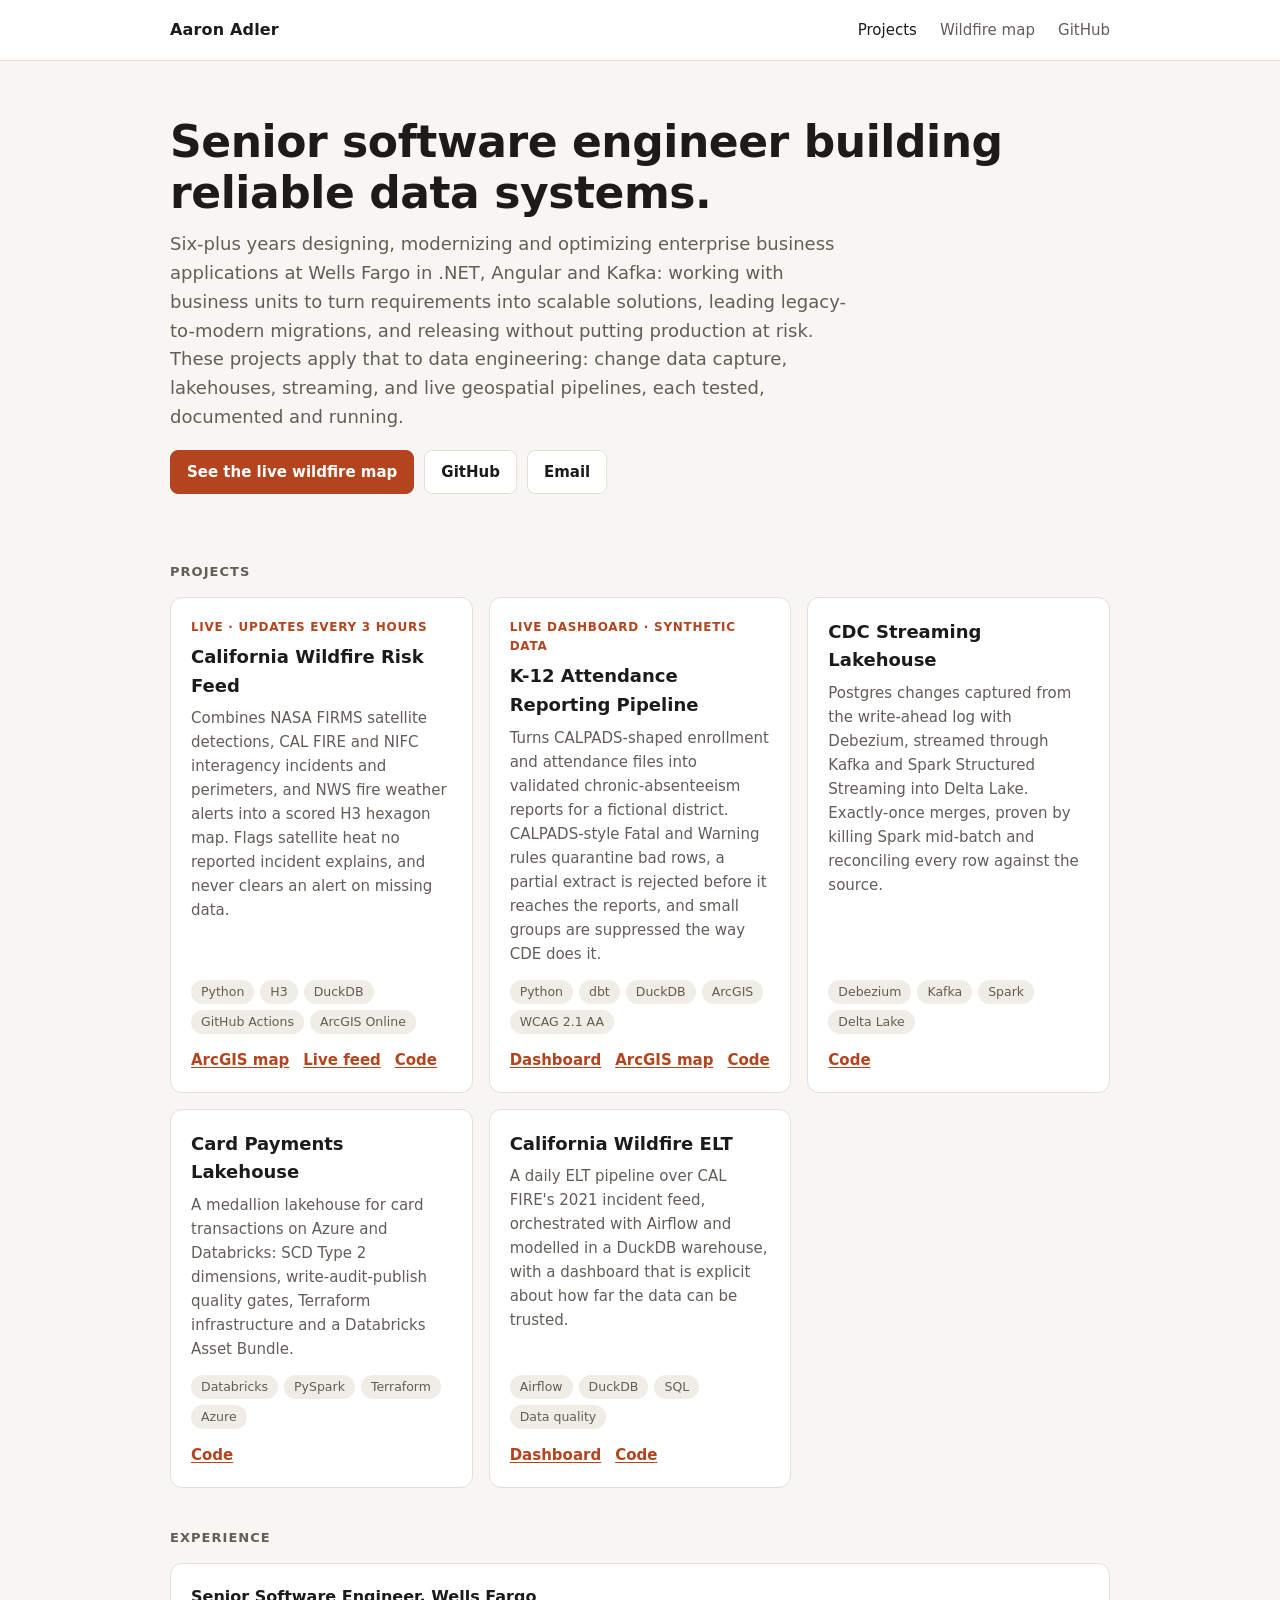
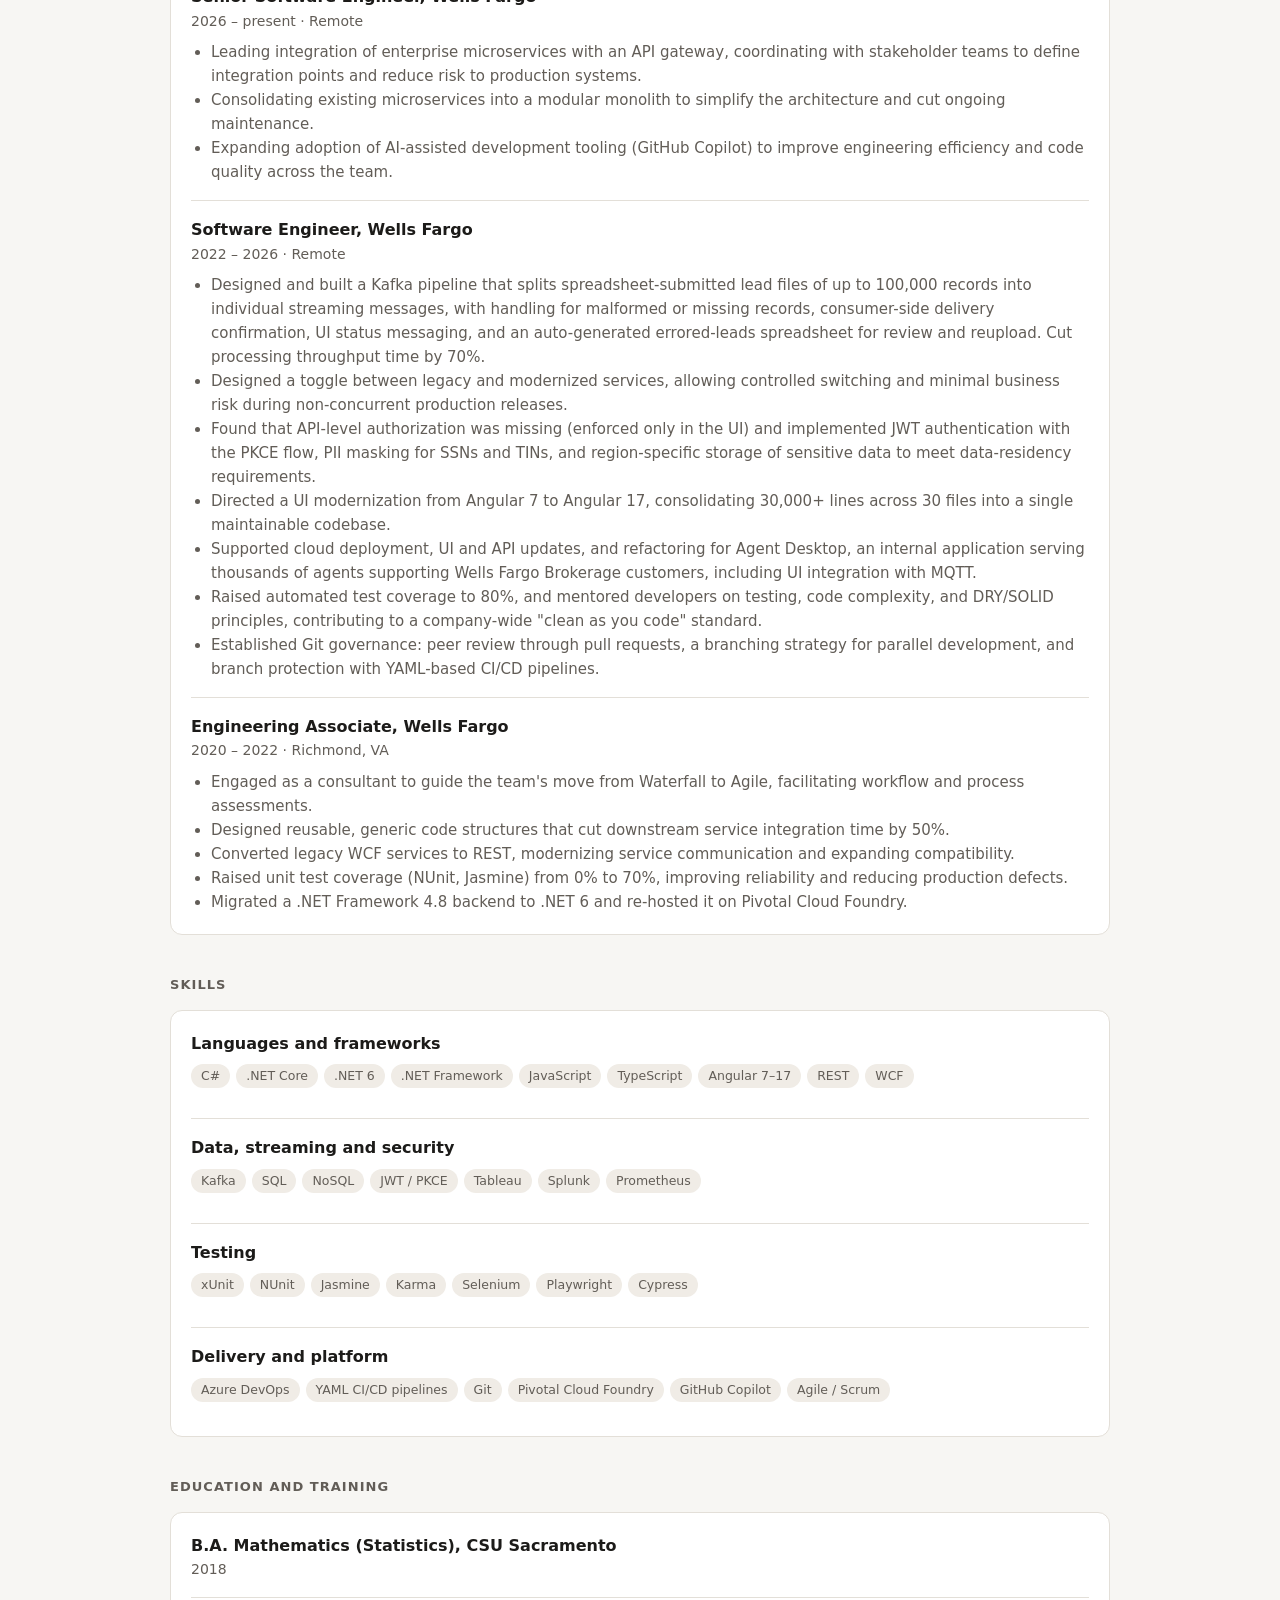
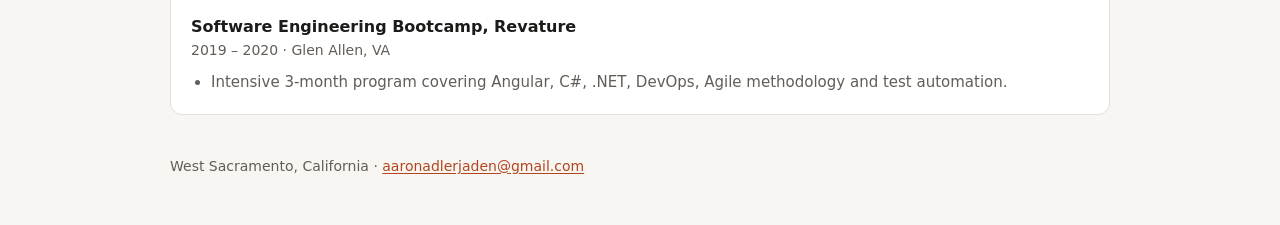
==== index.html @ acf500dc "Update experience, skills and training from current resume" ====
<!doctype html>
<html lang="en">
<head>
<meta charset="utf-8">
<meta name="viewport" content="width=device-width, initial-scale=1">
<title>Aaron Adler · Software and Data Engineering</title>
<meta name="description" content="Aaron Adler, senior software engineer in West Sacramento, CA. Enterprise systems, integration and data engineering projects: CDC streaming, lakehouses, a live California wildfire risk feed, and K-12 attendance reporting.">
<link rel="stylesheet" href="style.css">
</head>
<body>
<header class="site">
  <div class="wrap">
    <a class="name" href="./">Aaron Adler</a>
    <nav>
      <a href="./" aria-current="page">Projects</a>
      <a href="wildfire-map.html">Wildfire map</a>
      <a href="https://github.com/AaronJAdler">GitHub</a>
    </nav>
  </div>
</header>

<main class="wrap">
  <section class="hero">
    <h1>Senior software engineer building reliable data systems.</h1>
    <p>Six-plus years designing, modernizing and optimizing enterprise business applications at
      Wells Fargo in .NET, Angular and Kafka: working with business units to turn requirements into
      scalable solutions, leading legacy-to-modern migrations, and releasing without putting production
      at risk. These projects apply that to data engineering: change data capture, lakehouses,
      streaming, and live geospatial pipelines, each tested, documented and running.</p>
    <div class="links">
      <a class="button primary" href="wildfire-map.html">See the live wildfire map</a>
      <a class="button" href="https://github.com/AaronJAdler">GitHub</a>
      <a class="button" href="mailto:aaronadlerjaden@gmail.com">Email</a>
    </div>
  </section>

  <h2>Projects</h2>
  <div class="grid">
    <article class="card">
      <div class="badge">Live · updates every 3 hours</div>
      <h3>California Wildfire Risk Feed</h3>
      <p>Combines NASA FIRMS satellite detections, CAL FIRE and NIFC interagency incidents and
        perimeters, and NWS fire weather alerts into a scored H3 hexagon map. Flags satellite heat no
        reported incident explains, and never clears an alert on missing data.</p>
      <div class="tags"><span>Python</span><span>H3</span><span>DuckDB</span><span>GitHub Actions</span><span>ArcGIS Online</span></div>
      <div class="actions">
        <a href="wildfire-map.html">ArcGIS map</a>
        <a href="https://aaronjadler.github.io/wildfire-risk-feed/">Live feed</a>
        <a href="https://github.com/AaronJAdler/wildfire-risk-feed">Code</a>
      </div>
    </article>

    <article class="card">
      <div class="badge">Live dashboard · synthetic data</div>
      <h3>K-12 Attendance Reporting Pipeline</h3>
      <p>Turns CALPADS-shaped enrollment and attendance files into validated chronic-absenteeism
        reports for a fictional district. CALPADS-style Fatal and Warning rules quarantine bad rows,
        a partial extract is rejected before it reaches the reports, and small groups are suppressed
        the way CDE does it.</p>
      <div class="tags"><span>Python</span><span>dbt</span><span>DuckDB</span><span>ArcGIS</span><span>WCAG 2.1 AA</span></div>
      <div class="actions">
        <a href="https://aaronjadler.github.io/K12AttendanceReportingPipeline/">Dashboard</a>
        <a href="https://aaronjadler.github.io/K12AttendanceReportingPipeline/map.html">ArcGIS map</a>
        <a href="https://github.com/AaronJAdler/K12AttendanceReportingPipeline">Code</a>
      </div>
    </article>

    <article class="card">
      <h3>CDC Streaming Lakehouse</h3>
      <p>Postgres changes captured from the write-ahead log with Debezium, streamed through Kafka and
        Spark Structured Streaming into Delta Lake. Exactly-once merges, proven by killing Spark
        mid-batch and reconciling every row against the source.</p>
      <div class="tags"><span>Debezium</span><span>Kafka</span><span>Spark</span><span>Delta Lake</span></div>
      <div class="actions"><a href="https://github.com/AaronJAdler/cdc-streaming-lakehouse">Code</a></div>
    </article>

    <article class="card">
      <h3>Card Payments Lakehouse</h3>
      <p>A medallion lakehouse for card transactions on Azure and Databricks: SCD Type 2 dimensions,
        write-audit-publish quality gates, Terraform infrastructure and a Databricks Asset Bundle.</p>
      <div class="tags"><span>Databricks</span><span>PySpark</span><span>Terraform</span><span>Azure</span></div>
      <div class="actions"><a href="https://github.com/AaronJAdler/card-payments-lakehouse">Code</a></div>
    </article>

    <article class="card">
      <h3>California Wildfire ELT</h3>
      <p>A daily ELT pipeline over CAL FIRE's 2021 incident feed, orchestrated with Airflow and modelled
        in a DuckDB warehouse, with a dashboard that is explicit about how far the data can be trusted.</p>
      <div class="tags"><span>Airflow</span><span>DuckDB</span><span>SQL</span><span>Data quality</span></div>
      <div class="actions">
        <a href="wildfire-history.html">Dashboard</a>
        <a href="https://github.com/AaronJAdler/ca-wildfire-elt">Code</a>
      </div>
    </article>
  </div>

  <h2>Experience</h2>
  <div class="experience">
    <div class="job">
      <div class="role">Senior Software Engineer, Wells Fargo</div>
      <div class="when">2026 – present · Remote</div>
      <ul>
        <li>Leading integration of enterprise microservices with an API gateway, coordinating with stakeholder teams to define integration points and reduce risk to production systems.</li>
        <li>Consolidating existing microservices into a modular monolith to simplify the architecture and cut ongoing maintenance.</li>
        <li>Expanding adoption of AI-assisted development tooling (GitHub Copilot) to improve engineering efficiency and code quality across the team.</li>
      </ul>
    </div>
    <div class="job">
      <div class="role">Software Engineer, Wells Fargo</div>
      <div class="when">2022 – 2026 · Remote</div>
      <ul>
        <li>Designed and built a Kafka pipeline that splits spreadsheet-submitted lead files of up to 100,000 records into individual streaming messages, with handling for malformed or missing records, consumer-side delivery confirmation, UI status messaging, and an auto-generated errored-leads spreadsheet for review and reupload. Cut processing throughput time by 70%.</li>
        <li>Designed a toggle between legacy and modernized services, allowing controlled switching and minimal business risk during non-concurrent production releases.</li>
        <li>Found that API-level authorization was missing (enforced only in the UI) and implemented JWT authentication with the PKCE flow, PII masking for SSNs and TINs, and region-specific storage of sensitive data to meet data-residency requirements.</li>
        <li>Directed a UI modernization from Angular 7 to Angular 17, consolidating 30,000+ lines across 30 files into a single maintainable codebase.</li>
        <li>Supported cloud deployment, UI and API updates, and refactoring for Agent Desktop, an internal application serving thousands of agents supporting Wells Fargo Brokerage customers, including UI integration with MQTT.</li>
        <li>Raised automated test coverage to 80%, and mentored developers on testing, code complexity, and DRY/SOLID principles, contributing to a company-wide "clean as you code" standard.</li>
        <li>Established Git governance: peer review through pull requests, a branching strategy for parallel development, and branch protection with YAML-based CI/CD pipelines.</li>
      </ul>
    </div>
    <div class="job">
      <div class="role">Engineering Associate, Wells Fargo</div>
      <div class="when">2020 – 2022 · Richmond, VA</div>
      <ul>
        <li>Engaged as a consultant to guide the team's move from Waterfall to Agile, facilitating workflow and process assessments.</li>
        <li>Designed reusable, generic code structures that cut downstream service integration time by 50%.</li>
        <li>Converted legacy WCF services to REST, modernizing service communication and expanding compatibility.</li>
        <li>Raised unit test coverage (NUnit, Jasmine) from 0% to 70%, improving reliability and reducing production defects.</li>
        <li>Migrated a .NET Framework 4.8 backend to .NET 6 and re-hosted it on Pivotal Cloud Foundry.</li>
      </ul>
    </div>
  </div>

  <h2>Skills</h2>
  <div class="experience">
    <div class="job">
      <div class="role">Languages and frameworks</div>
      <div class="tags" style="margin-top:8px"><span>C#</span><span>.NET Core</span><span>.NET 6</span><span>.NET Framework</span><span>JavaScript</span><span>TypeScript</span><span>Angular 7–17</span><span>REST</span><span>WCF</span></div>
    </div>
    <div class="job">
      <div class="role">Data, streaming and security</div>
      <div class="tags" style="margin-top:8px"><span>Kafka</span><span>SQL</span><span>NoSQL</span><span>JWT / PKCE</span><span>Tableau</span><span>Splunk</span><span>Prometheus</span></div>
    </div>
    <div class="job">
      <div class="role">Testing</div>
      <div class="tags" style="margin-top:8px"><span>xUnit</span><span>NUnit</span><span>Jasmine</span><span>Karma</span><span>Selenium</span><span>Playwright</span><span>Cypress</span></div>
    </div>
    <div class="job">
      <div class="role">Delivery and platform</div>
      <div class="tags" style="margin-top:8px"><span>Azure DevOps</span><span>YAML CI/CD pipelines</span><span>Git</span><span>Pivotal Cloud Foundry</span><span>GitHub Copilot</span><span>Agile / Scrum</span></div>
    </div>
  </div>

  <h2>Education and training</h2>
  <div class="experience">
    <div class="job">
      <div class="role">B.A. Mathematics (Statistics), CSU Sacramento</div>
      <div class="when">2018</div>
    </div>
    <div class="job">
      <div class="role">Software Engineering Bootcamp, Revature</div>
      <div class="when">2019 – 2020 · Glen Allen, VA</div>
      <ul>
        <li>Intensive 3-month program covering Angular, C#, .NET, DevOps, Agile methodology and test automation.</li>
      </ul>
    </div>
  </div>
</main>

<footer class="wrap">West Sacramento, California · <a href="mailto:aaronadlerjaden@gmail.com">aaronadlerjaden@gmail.com</a></footer>
</body>
</html>
---- style.css ----
:root {
  --bg: #f7f6f3; --surface: #ffffff; --ink: #1c1b19; --muted: #625d57; --line: #e3dfd8;
  --accent: #b4441d; --accent-ink: #ffffff; --chip: #f0ece6;
  color-scheme: light;
}
@media (prefers-color-scheme: dark) {
  :root:not([data-theme="light"]) {
    --bg: #141312; --surface: #1d1c1a; --ink: #f1eee9; --muted: #a8a19a; --line: #33302c;
    --accent: #e0754a; --accent-ink: #141312; --chip: #2a2825;
    color-scheme: dark;
  }
}
* { box-sizing: border-box; }
html { -webkit-text-size-adjust: 100%; }
body {
  margin: 0; background: var(--bg); color: var(--ink);
  font: 16px/1.6 system-ui, -apple-system, "Segoe UI", Roboto, sans-serif;
}
a { color: var(--accent); text-underline-offset: 2px; }
a:hover { text-decoration-thickness: 2px; }
.wrap { max-width: 980px; margin: 0 auto; padding: 0 20px; }
header.site { border-bottom: 1px solid var(--line); background: var(--surface); }
header.site .wrap { display: flex; align-items: center; justify-content: space-between; gap: 16px;
  min-height: 60px; flex-wrap: wrap; }
header.site .name { font-weight: 700; color: var(--ink); text-decoration: none; letter-spacing: .01em; }
nav a { color: var(--muted); text-decoration: none; margin-left: 18px; font-size: 15px; }
nav a:first-child { margin-left: 0; }
nav a:hover, nav a[aria-current="page"] { color: var(--ink); }
.hero { padding: 56px 0 28px; }
.hero h1 { font-size: clamp(30px, 5vw, 44px); line-height: 1.15; margin: 0 0 12px; letter-spacing: -.01em; }
.hero p { color: var(--muted); max-width: 680px; margin: 0 0 18px; font-size: 18px; }
.links { display: flex; gap: 10px; flex-wrap: wrap; }
.button { display: inline-block; padding: 9px 16px; border-radius: 8px; text-decoration: none;
  border: 1px solid var(--line); background: var(--surface); color: var(--ink); font-weight: 600; font-size: 15px; }
.button.primary { background: var(--accent); border-color: var(--accent); color: var(--accent-ink); }
h2 { font-size: 13px; text-transform: uppercase; letter-spacing: .08em; color: var(--muted); margin: 40px 0 14px; }
.grid { display: grid; grid-template-columns: repeat(auto-fill, minmax(280px, 1fr)); gap: 16px; }
.card { background: var(--surface); border: 1px solid var(--line); border-radius: 12px; padding: 20px;
  display: flex; flex-direction: column; }
.card h3 { margin: 0 0 6px; font-size: 18px; }
.card p { margin: 0 0 14px; color: var(--muted); font-size: 15px; flex: 1; }
.tags { display: flex; flex-wrap: wrap; gap: 6px; margin-bottom: 14px; }
.tags span { background: var(--chip); border-radius: 999px; padding: 2px 10px; font-size: 12.5px; color: var(--muted); }
.card .actions { display: flex; gap: 14px; flex-wrap: wrap; font-size: 15px; font-weight: 600; }
.badge { font-size: 12px; font-weight: 700; color: var(--accent); text-transform: uppercase; letter-spacing: .06em;
  margin-bottom: 6px; }
.experience { background: var(--surface); border: 1px solid var(--line); border-radius: 12px; padding: 4px 20px; }
.job { padding: 16px 0; border-bottom: 1px solid var(--line); }
.job:last-child { border-bottom: 0; }
.job .role { font-weight: 700; }
.job .when { color: var(--muted); font-size: 14px; }
.job ul { margin: 8px 0 0; padding-left: 20px; color: var(--muted); font-size: 15px; }
footer.wrap { color: var(--muted); font-size: 14px; padding-top: 40px; padding-bottom: 48px; }
.map-intro { padding: 32px 0 16px; }
.map-intro h1 { margin: 0 0 8px; font-size: clamp(26px, 4vw, 34px); line-height: 1.2; }
.map-intro p { color: var(--muted); margin: 0 0 12px; max-width: 760px; }
.frame { border: 1px solid var(--line); border-radius: 12px; overflow: hidden; background: var(--surface); }
.frame iframe { display: block; width: 100%; height: min(78vh, 760px); border: 0; }
.layers { display: grid; grid-template-columns: repeat(auto-fit, minmax(170px, 1fr)); gap: 12px; margin-top: 16px; }
.layers div { background: var(--surface); border: 1px solid var(--line); border-radius: 10px; padding: 12px 14px; font-size: 14.5px; }
.layers b { display: block; margin-bottom: 2px; }
.layers span { color: var(--muted); }
.note { color: var(--muted); font-size: 14px; margin-top: 14px; }
@media (max-width: 560px) {
  nav a { margin-left: 12px; }
  .hero { padding-top: 36px; }
  .frame iframe { height: 70vh; }
}
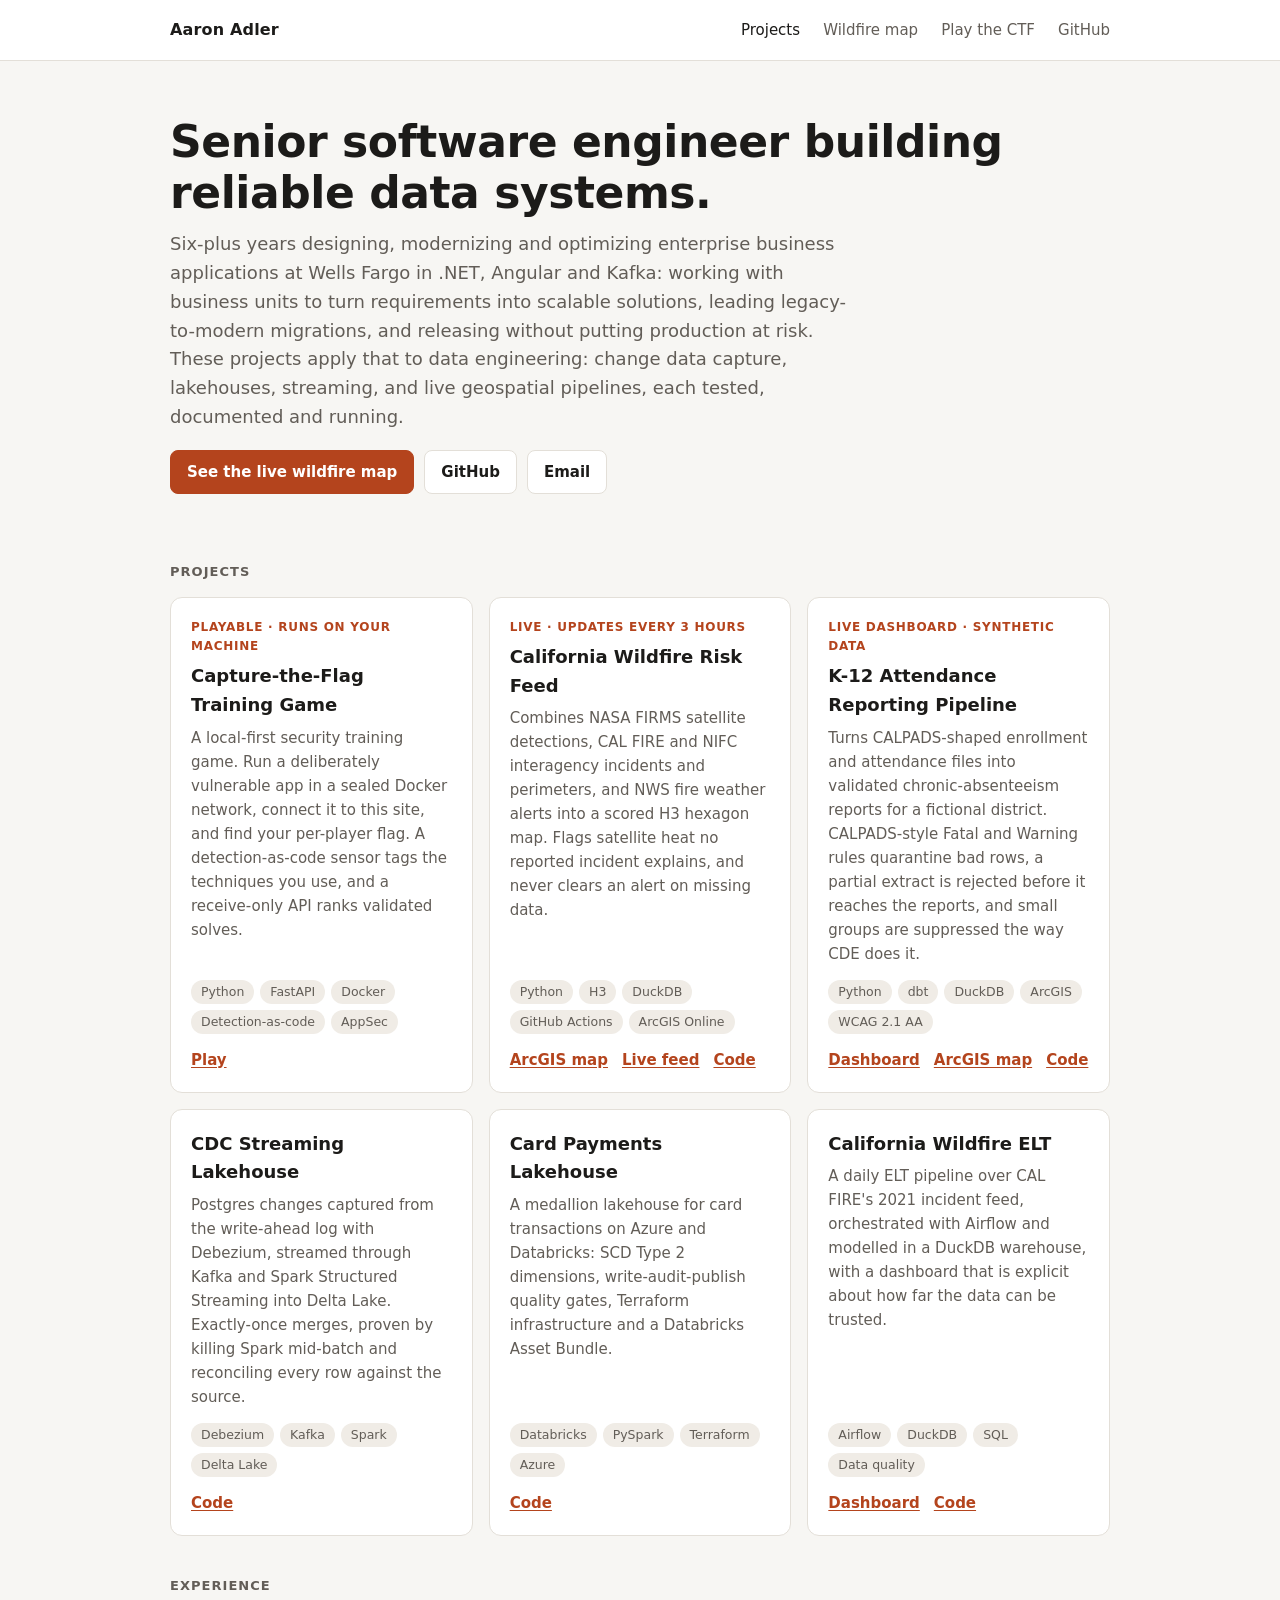
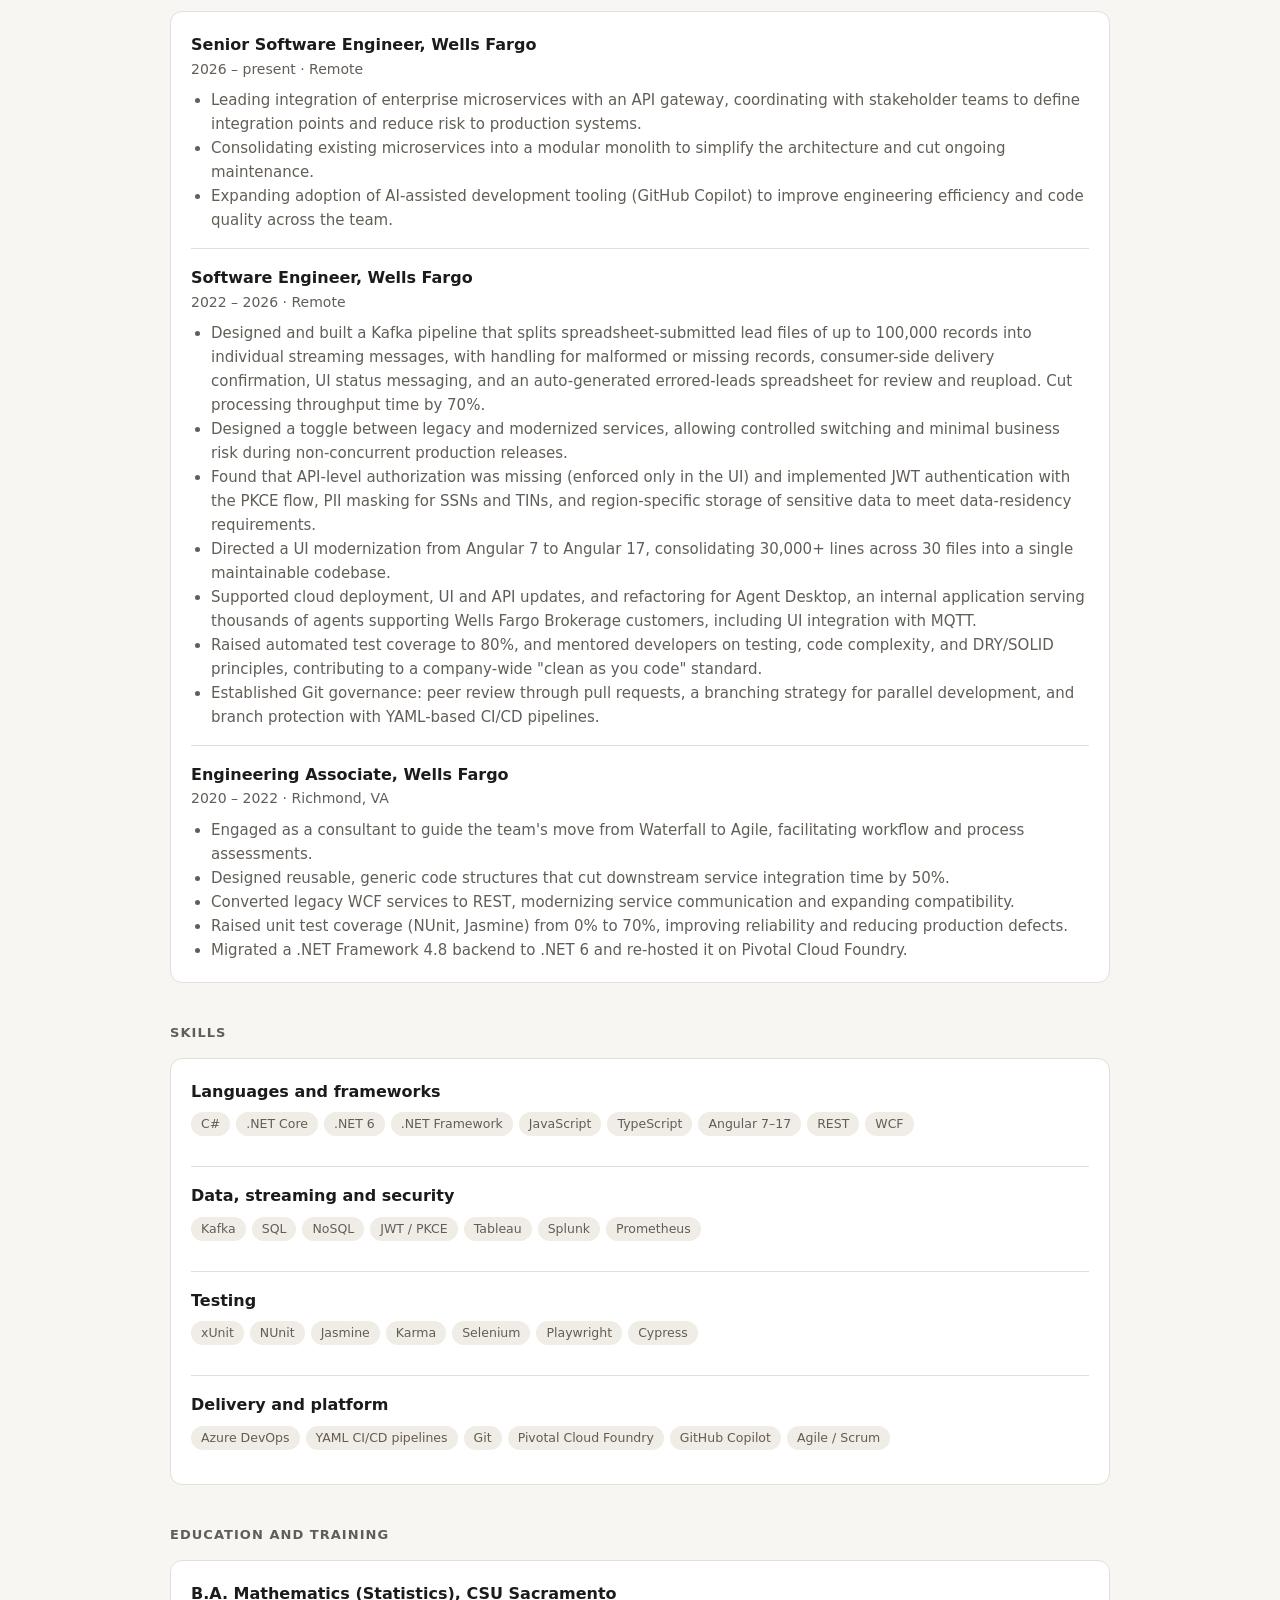
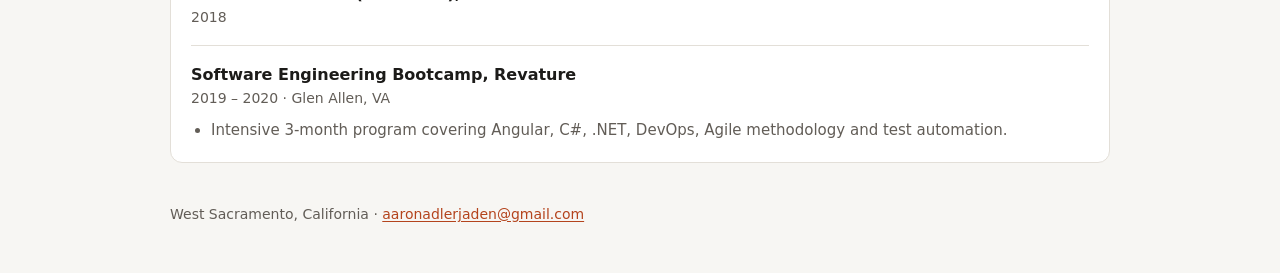
==== commit 4d13e083: "Add the CTF lobby at /ctf/ and a homepage card The lobby connects to a player's local cyberguard sta" ====
--- a/index.html
+++ b/index.html
@@ -14,6 +14,7 @@
     <nav>
       <a href="./" aria-current="page">Projects</a>
       <a href="wildfire-map.html">Wildfire map</a>
+      <a href="ctf/">Play the CTF</a>
       <a href="https://github.com/AaronJAdler">GitHub</a>
     </nav>
   </div>
@@ -36,6 +37,18 @@
 
   <h2>Projects</h2>
   <div class="grid">
+    <article class="card">
+      <div class="badge">Playable · runs on your machine</div>
+      <h3>Capture-the-Flag Training Game</h3>
+      <p>A local-first security training game. Run a deliberately vulnerable app in a sealed Docker
+        network, connect it to this site, and find your per-player flag. A detection-as-code sensor tags
+        the techniques you use, and a receive-only API ranks validated solves.</p>
+      <div class="tags"><span>Python</span><span>FastAPI</span><span>Docker</span><span>Detection-as-code</span><span>AppSec</span></div>
+      <div class="actions">
+        <a href="ctf/">Play</a>
+      </div>
+    </article>
+
     <article class="card">
       <div class="badge">Live · updates every 3 hours</div>
       <h3>California Wildfire Risk Feed</h3>
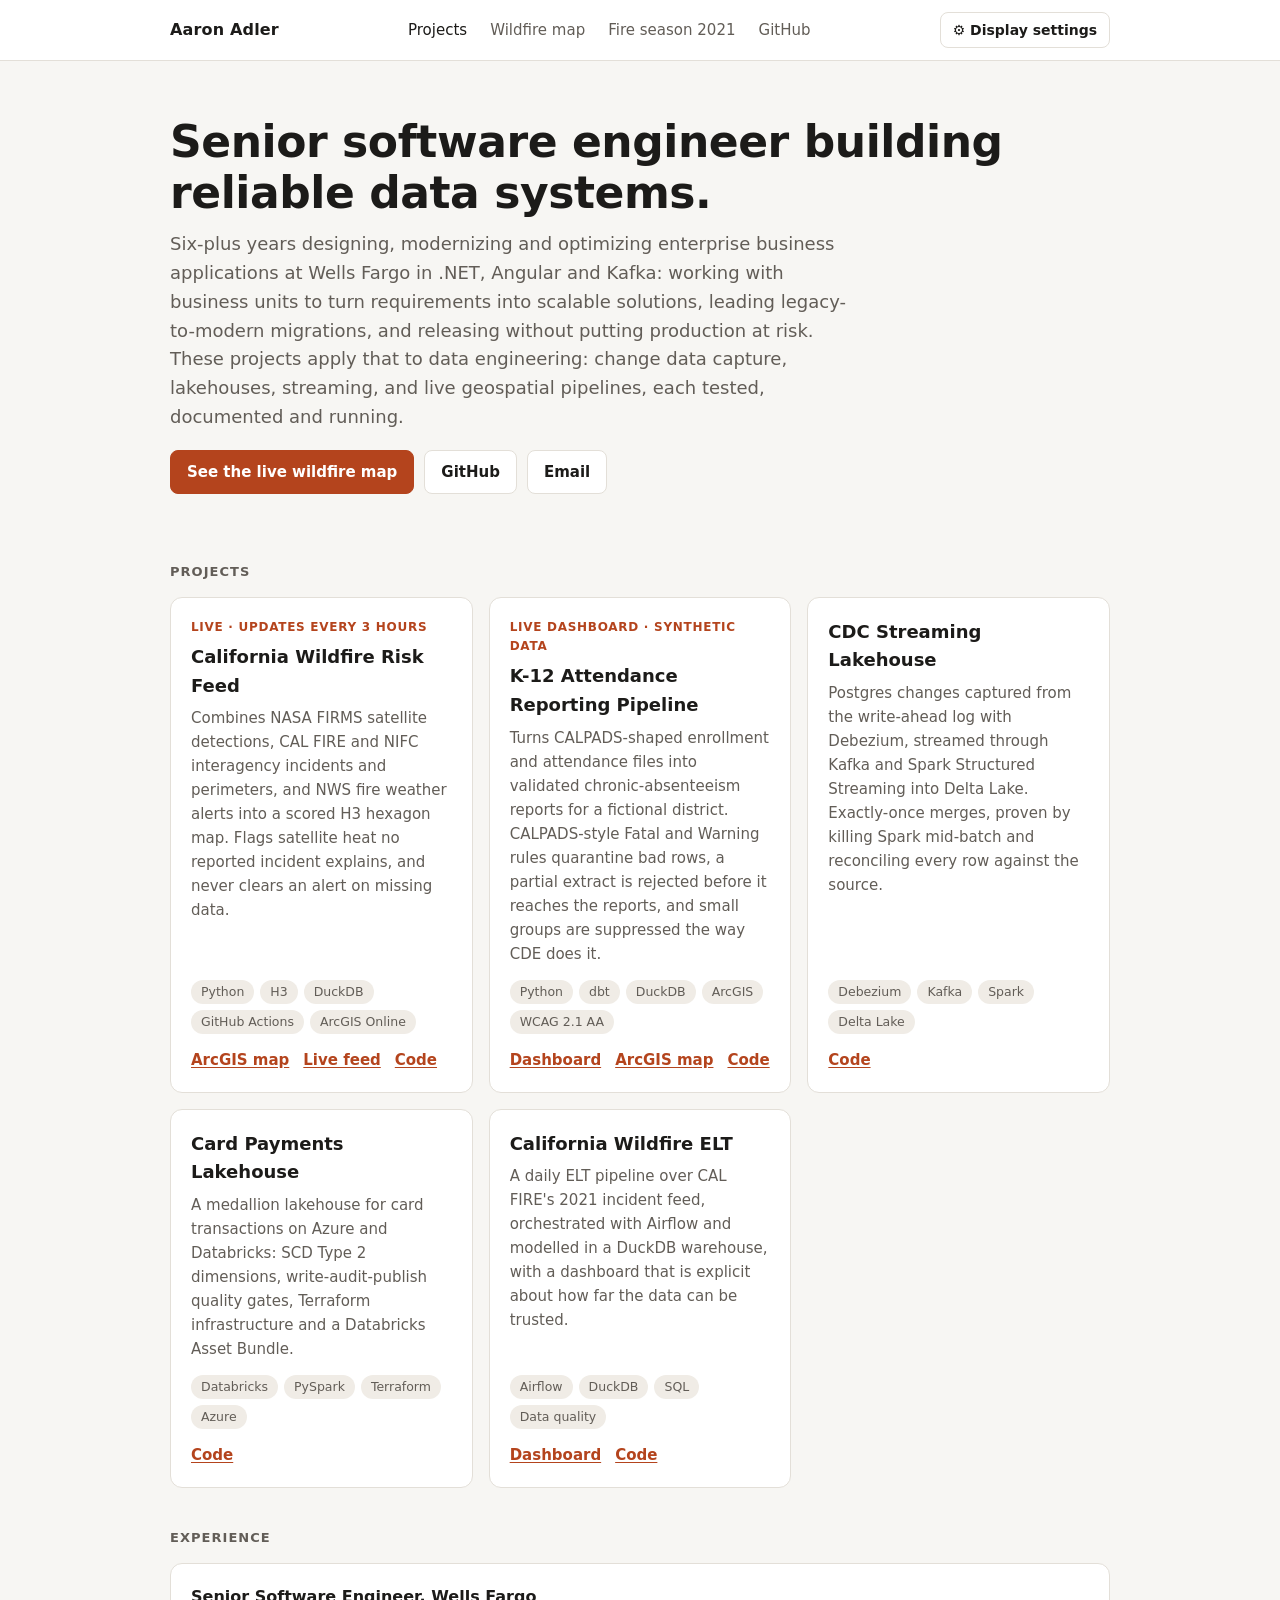
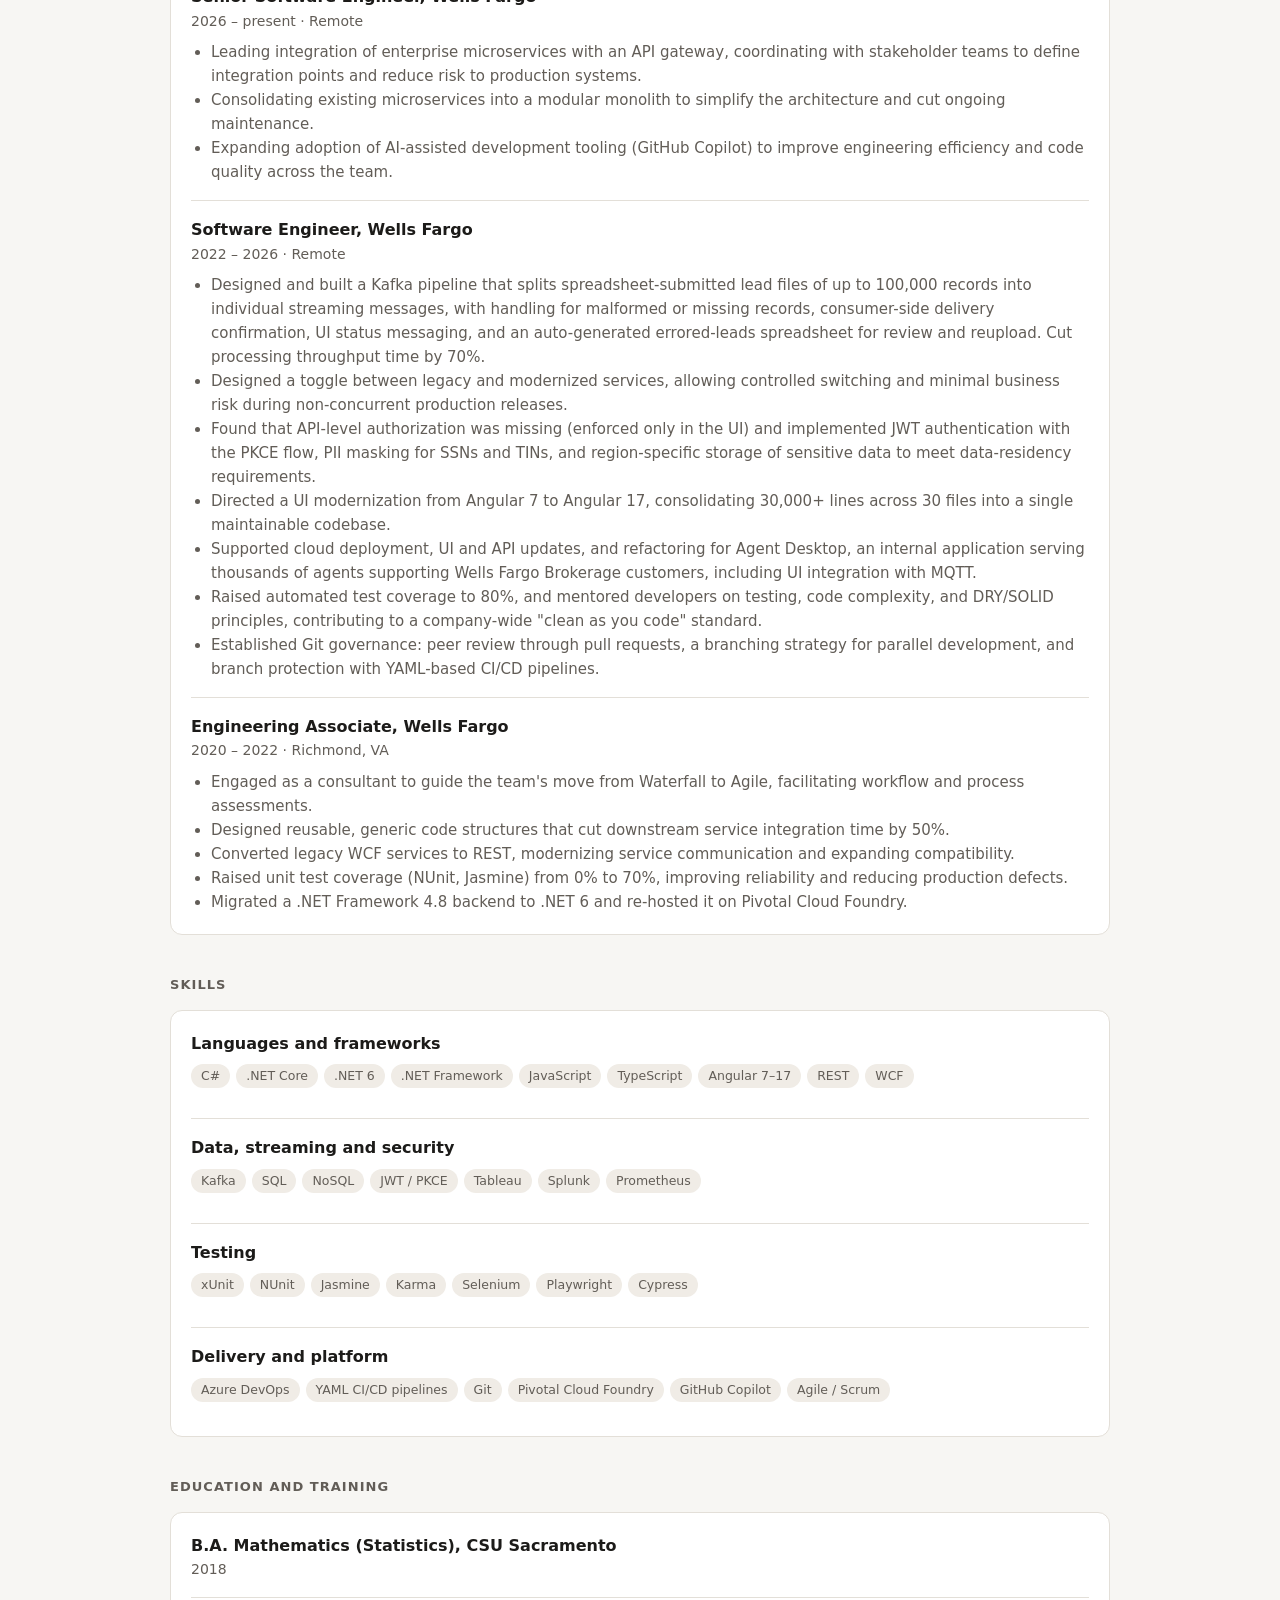
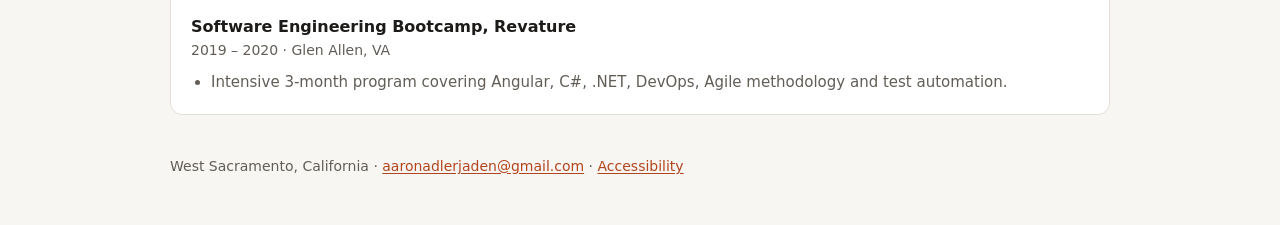
==== commit d60a20a6: "Accessibility: WCAG 2.1 AA fixes, display settings, accessibility statement - Skip links, labelled n" ====
--- a/index.html
+++ b/index.html
@@ -6,21 +6,25 @@
 <title>Aaron Adler · Software and Data Engineering</title>
 <meta name="description" content="Aaron Adler, senior software engineer in West Sacramento, CA. Enterprise systems, integration and data engineering projects: CDC streaming, lakehouses, a live California wildfire risk feed, and K-12 attendance reporting.">
 <link rel="stylesheet" href="style.css">
+<script>try{var d=JSON.parse(localStorage.getItem("aja-display")||"{}");for(var k in d)if(d[k])document.documentElement.setAttribute("data-"+k,d[k])}catch(e){}</script>
+<link rel="stylesheet" href="settings.css">
+<script src="settings.js" defer></script>
 </head>
 <body>
+<a class="skip" href="#main">Skip to main content</a>
 <header class="site">
   <div class="wrap">
     <a class="name" href="./">Aaron Adler</a>
-    <nav>
+    <nav aria-label="Main">
       <a href="./" aria-current="page">Projects</a>
       <a href="wildfire-map.html">Wildfire map</a>
-      <a href="ctf/">Play the CTF</a>
+      <a href="wildfire-history.html">Fire season 2021</a>
       <a href="https://github.com/AaronJAdler">GitHub</a>
     </nav>
   </div>
 </header>
 
-<main class="wrap">
+<main id="main" class="wrap">
   <section class="hero">
     <h1>Senior software engineer building reliable data systems.</h1>
     <p>Six-plus years designing, modernizing and optimizing enterprise business applications at
@@ -38,18 +42,6 @@
   <h2>Projects</h2>
   <div class="grid">
     <article class="card">
-      <div class="badge">Playable · runs on your machine</div>
-      <h3>Capture-the-Flag Training Game</h3>
-      <p>A local-first security training game. Run a deliberately vulnerable app in a sealed Docker
-        network, connect it to this site, and find your per-player flag. A detection-as-code sensor tags
-        the techniques you use, and a receive-only API ranks validated solves.</p>
-      <div class="tags"><span>Python</span><span>FastAPI</span><span>Docker</span><span>Detection-as-code</span><span>AppSec</span></div>
-      <div class="actions">
-        <a href="ctf/">Play</a>
-      </div>
-    </article>
-
-    <article class="card">
       <div class="badge">Live · updates every 3 hours</div>
       <h3>California Wildfire Risk Feed</h3>
       <p>Combines NASA FIRMS satellite detections, CAL FIRE and NIFC interagency incidents and
@@ -57,9 +49,9 @@
         reported incident explains, and never clears an alert on missing data.</p>
       <div class="tags"><span>Python</span><span>H3</span><span>DuckDB</span><span>GitHub Actions</span><span>ArcGIS Online</span></div>
       <div class="actions">
-        <a href="wildfire-map.html">ArcGIS map</a>
-        <a href="https://aaronjadler.github.io/wildfire-risk-feed/">Live feed</a>
-        <a href="https://github.com/AaronJAdler/wildfire-risk-feed">Code</a>
+        <a href="wildfire-map.html">ArcGIS map<span class="sr-only"> for California Wildfire Risk Feed</span></a>
+        <a href="https://aaronjadler.github.io/wildfire-risk-feed/">Live feed<span class="sr-only"> for California Wildfire Risk Feed</span></a>
+        <a href="https://github.com/AaronJAdler/wildfire-risk-feed">Code<span class="sr-only"> for California Wildfire Risk Feed</span></a>
       </div>
     </article>
 
@@ -72,9 +64,9 @@
         the way CDE does it.</p>
       <div class="tags"><span>Python</span><span>dbt</span><span>DuckDB</span><span>ArcGIS</span><span>WCAG 2.1 AA</span></div>
       <div class="actions">
-        <a href="https://aaronjadler.github.io/K12AttendanceReportingPipeline/">Dashboard</a>
-        <a href="https://aaronjadler.github.io/K12AttendanceReportingPipeline/map.html">ArcGIS map</a>
-        <a href="https://github.com/AaronJAdler/K12AttendanceReportingPipeline">Code</a>
+        <a href="https://aaronjadler.github.io/K12AttendanceReportingPipeline/">Dashboard<span class="sr-only"> for K-12 Attendance Reporting Pipeline</span></a>
+        <a href="https://aaronjadler.github.io/K12AttendanceReportingPipeline/map.html">ArcGIS map<span class="sr-only"> for K-12 Attendance Reporting Pipeline</span></a>
+        <a href="https://github.com/AaronJAdler/K12AttendanceReportingPipeline">Code<span class="sr-only"> for K-12 Attendance Reporting Pipeline</span></a>
       </div>
     </article>
 
@@ -84,7 +76,7 @@
         Spark Structured Streaming into Delta Lake. Exactly-once merges, proven by killing Spark
         mid-batch and reconciling every row against the source.</p>
       <div class="tags"><span>Debezium</span><span>Kafka</span><span>Spark</span><span>Delta Lake</span></div>
-      <div class="actions"><a href="https://github.com/AaronJAdler/cdc-streaming-lakehouse">Code</a></div>
+      <div class="actions"><a href="https://github.com/AaronJAdler/cdc-streaming-lakehouse">Code<span class="sr-only"> for CDC Streaming Lakehouse</span></a></div>
     </article>
 
     <article class="card">
@@ -92,7 +84,7 @@
       <p>A medallion lakehouse for card transactions on Azure and Databricks: SCD Type 2 dimensions,
         write-audit-publish quality gates, Terraform infrastructure and a Databricks Asset Bundle.</p>
       <div class="tags"><span>Databricks</span><span>PySpark</span><span>Terraform</span><span>Azure</span></div>
-      <div class="actions"><a href="https://github.com/AaronJAdler/card-payments-lakehouse">Code</a></div>
+      <div class="actions"><a href="https://github.com/AaronJAdler/card-payments-lakehouse">Code<span class="sr-only"> for Card Payments Lakehouse</span></a></div>
     </article>
 
     <article class="card">
@@ -101,8 +93,8 @@
         in a DuckDB warehouse, with a dashboard that is explicit about how far the data can be trusted.</p>
       <div class="tags"><span>Airflow</span><span>DuckDB</span><span>SQL</span><span>Data quality</span></div>
       <div class="actions">
-        <a href="wildfire-history.html">Dashboard</a>
-        <a href="https://github.com/AaronJAdler/ca-wildfire-elt">Code</a>
+        <a href="wildfire-history.html">Dashboard<span class="sr-only"> for California Wildfire ELT</span></a>
+        <a href="https://github.com/AaronJAdler/ca-wildfire-elt">Code<span class="sr-only"> for California Wildfire ELT</span></a>
       </div>
     </article>
   </div>
@@ -180,6 +172,6 @@
   </div>
 </main>
 
-<footer class="wrap">West Sacramento, California · <a href="mailto:aaronadlerjaden@gmail.com">aaronadlerjaden@gmail.com</a></footer>
+<footer class="wrap">West Sacramento, California · <a href="mailto:aaronadlerjaden@gmail.com">aaronadlerjaden@gmail.com</a> · <a href="accessibility.html">Accessibility</a></footer>
 </body>
 </html>
--- a/style.css
+++ b/style.css
@@ -10,6 +10,20 @@
     color-scheme: dark;
   }
 }
+/* Chosen in Display settings: these override the system preference above. */
+:root[data-theme="dark"] {
+  --bg: #141312; --surface: #1d1c1a; --ink: #f1eee9; --muted: #a8a19a; --line: #33302c;
+  --accent: #e0754a; --accent-ink: #141312; --chip: #2a2825;
+  color-scheme: dark;
+}
+:root[data-contrast="more"] { --muted: #3a3733; --line: #8a847c; --ink: #000000; --chip: #e4ded5; }
+@media (prefers-color-scheme: dark) {
+  :root[data-contrast="more"]:not([data-theme="light"]) {
+    --muted: #d6d1ca; --line: #77716a; --ink: #ffffff; --chip: #3a3733; }
+}
+:root[data-theme="dark"][data-contrast="more"] { --muted: #d6d1ca; --line: #77716a; --ink: #ffffff; --chip: #3a3733; }
+:root[data-contrast="more"] .card, :root[data-contrast="more"] .experience,
+:root[data-contrast="more"] .button { border-width: 2px; }
 * { box-sizing: border-box; }
 html { -webkit-text-size-adjust: 100%; }
 body {
@@ -17,6 +31,19 @@
   font: 16px/1.6 system-ui, -apple-system, "Segoe UI", Roboto, sans-serif;
 }
 a { color: var(--accent); text-underline-offset: 2px; }
+a:focus-visible, .button:focus-visible, iframe:focus-visible {
+  outline: 3px solid var(--ink); outline-offset: 3px; border-radius: 6px; }
+.skip { position: absolute; left: -9999px; top: 8px; z-index: 20; background: var(--surface); color: var(--ink);
+  padding: 8px 14px; border-radius: 8px; border: 2px solid var(--ink); font-weight: 600; }
+.skip:focus { left: 12px; }
+.sr-only { position: absolute; width: 1px; height: 1px; padding: 0; margin: -1px; overflow: hidden;
+  clip: rect(0 0 0 0); white-space: nowrap; border: 0; }
+.skip-inline { display: inline-block; margin: 0 0 8px; font-size: 14px; }
+.prose { max-width: 760px; padding: 32px 0 8px; }
+.prose h1 { font-size: clamp(26px, 4vw, 34px); line-height: 1.2; margin: 0 0 12px; }
+.prose h2 { font-size: 18px; text-transform: none; letter-spacing: 0; color: var(--ink); margin: 28px 0 8px; }
+.prose p, .prose li { color: var(--muted); }
+@media (prefers-reduced-motion: reduce) { * { scroll-behavior: auto !important; transition: none !important; } }
 a:hover { text-decoration-thickness: 2px; }
 .wrap { max-width: 980px; margin: 0 auto; padding: 0 20px; }
 header.site { border-bottom: 1px solid var(--line); background: var(--surface); }
--- a/settings.css
+++ b/settings.css
@@ -0,0 +1,42 @@
+/* Display settings panel, plus the contrast, text-size and link options it controls.
+   Theme and colorblind colors are defined in each page's own stylesheet, because the
+   palettes differ between pages. */
+.settings-toggle {
+  font: inherit; font-size: 14px; font-weight: 600; cursor: pointer;
+  color: var(--ink); background: var(--surface);
+  border: 1px solid var(--line, var(--axis)); border-radius: 8px; padding: 6px 12px;
+}
+.settings-toggle:hover { border-color: var(--ink); }
+.settings-toggle:focus-visible, .settings-panel button:focus-visible, .settings-panel input:focus-visible {
+  outline: 3px solid var(--ink); outline-offset: 2px;
+}
+.settings-panel { border-bottom: 1px solid var(--line, var(--axis)); background: var(--surface); }
+.settings-inner { max-width: 1040px; margin: 0 auto; padding: 16px 20px 20px; }
+.settings-panel h2 { font-size: 18px; margin: 0; color: var(--ink); text-transform: none; letter-spacing: 0; }
+.settings-note { margin: 2px 0 12px; color: var(--muted); font-size: 14px; }
+.settings-grid { display: grid; grid-template-columns: repeat(auto-fit, minmax(190px, 1fr)); gap: 12px; }
+.settings-panel fieldset { border: 1px solid var(--line, var(--axis)); border-radius: 10px; padding: 8px 12px 10px; margin: 0; }
+.settings-panel legend { font-weight: 700; padding: 0 4px; color: var(--ink); }
+.settings-panel label { display: flex; gap: 8px; align-items: flex-start; padding: 4px 0; font-size: 14.5px;
+  color: var(--ink); cursor: pointer; }
+.settings-panel input { margin-top: 4px; accent-color: var(--ink); }
+.settings-actions { display: flex; gap: 10px; margin-top: 12px; flex-wrap: wrap; }
+.settings-actions button { font: inherit; font-size: 14px; font-weight: 600; cursor: pointer; padding: 6px 12px;
+  border-radius: 8px; border: 1px solid var(--line, var(--axis)); background: var(--surface); color: var(--ink); }
+
+/* Always underline links */
+:root[data-links="underline"] a { text-decoration: underline !important; text-decoration-thickness: 1.5px !important; }
+
+/* Larger text: about 20% larger across both page styles */
+:root[data-text="large"] body { font-size: 19px; }
+:root[data-text="large"] .hero p, :root[data-text="large"] .card p, :root[data-text="large"] .job ul,
+:root[data-text="large"] .layers div, :root[data-text="large"] .note, :root[data-text="large"] .sub,
+:root[data-text="large"] .lead, :root[data-text="large"] .panel-note, :root[data-text="large"] table,
+:root[data-text="large"] details, :root[data-text="large"] .legend, :root[data-text="large"] footer,
+:root[data-text="large"] .prose p, :root[data-text="large"] .prose li { font-size: 1.05em; }
+:root[data-text="large"] nav a, :root[data-text="large"] .button, :root[data-text="large"] .tags span,
+:root[data-text="large"] .card .actions, :root[data-text="large"] .label, :root[data-text="large"] .badge,
+:root[data-text="large"] .job .when, :root[data-text="large"] .panel-title { font-size: 1em; }
+:root[data-text="large"] .card h3 { font-size: 22px; }
+:root[data-text="large"] svg text { font-size: 14px; }
+:root[data-text="large"] .settings-panel label { font-size: 17px; }
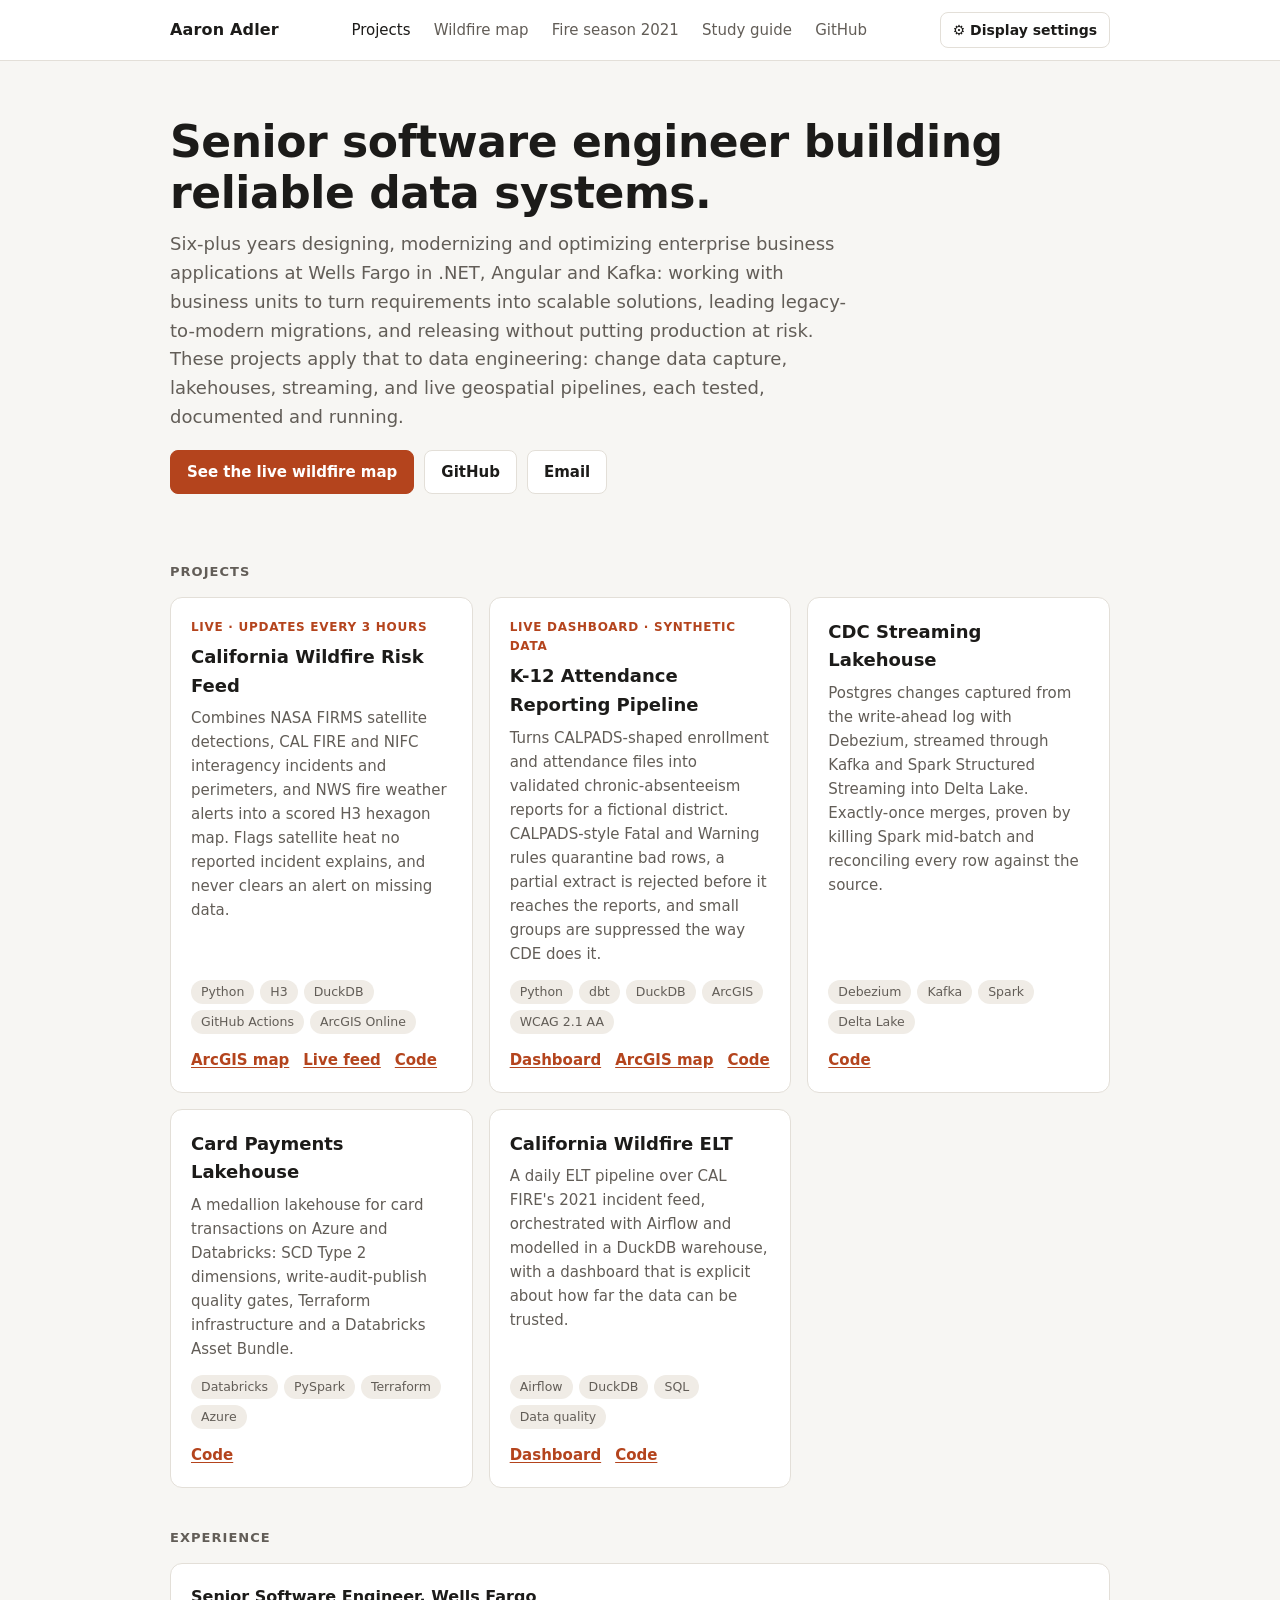
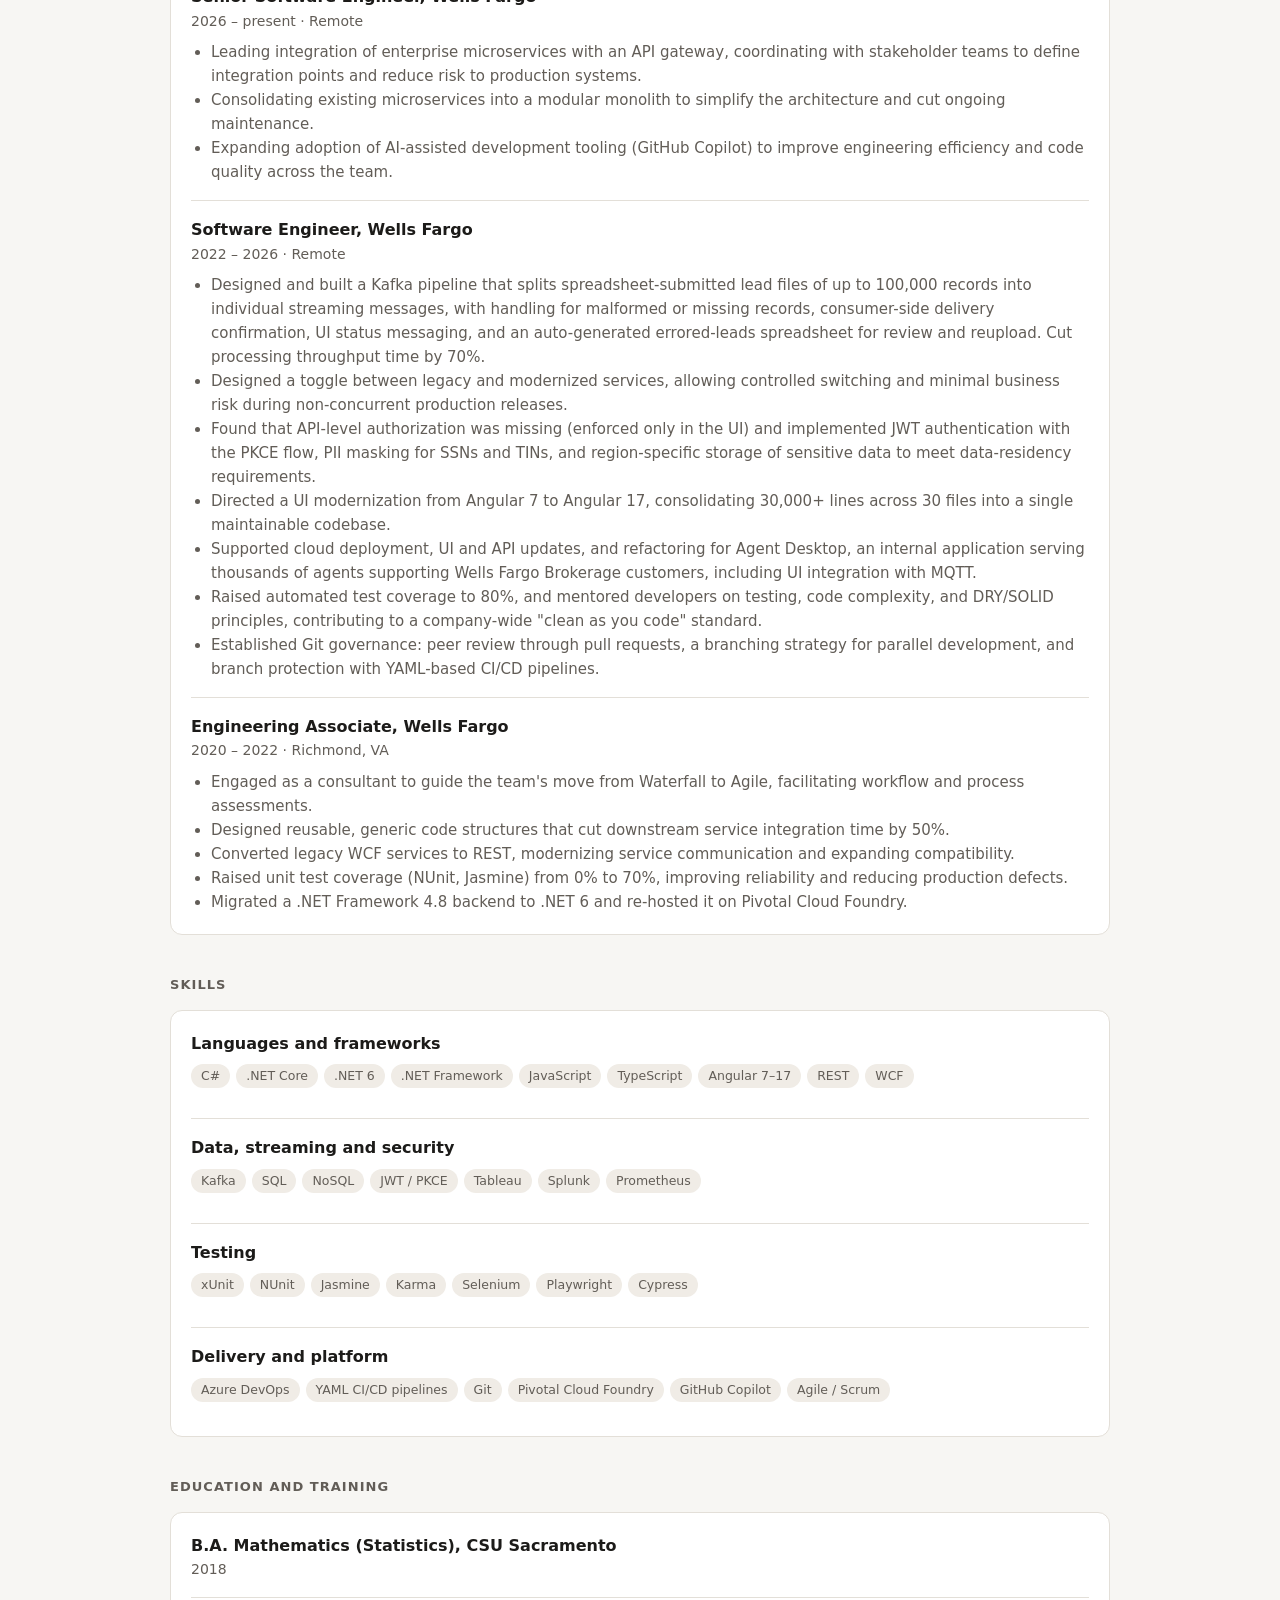
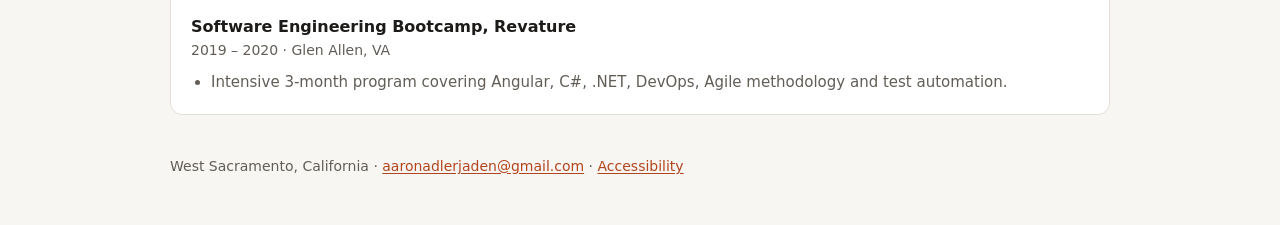
==== commit af6607d9: "Add Data Engineering Study Guide and phone study app study-guide.html is the long-form guide in the " ====
--- a/index.html
+++ b/index.html
@@ -19,6 +19,7 @@
       <a href="./" aria-current="page">Projects</a>
       <a href="wildfire-map.html">Wildfire map</a>
       <a href="wildfire-history.html">Fire season 2021</a>
+      <a href="study-guide.html">Study guide</a>
       <a href="https://github.com/AaronJAdler">GitHub</a>
     </nav>
   </div>
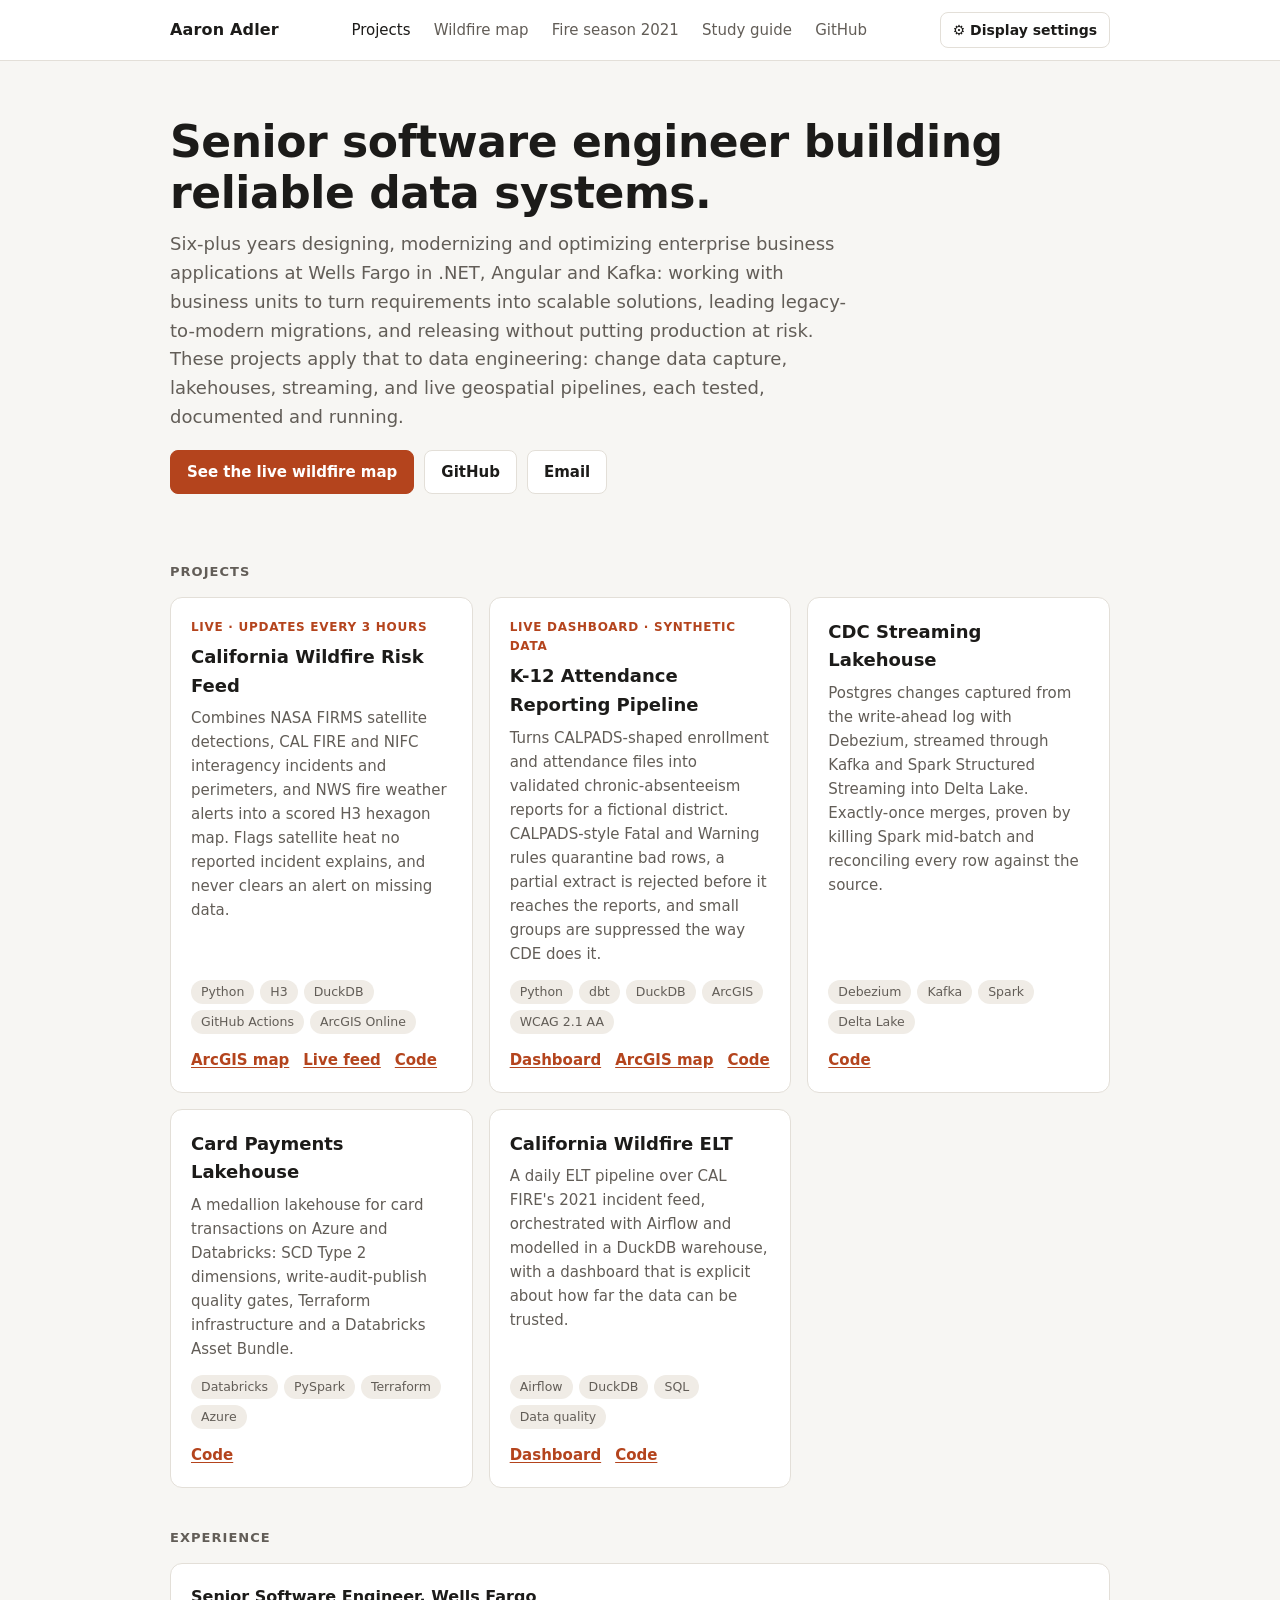
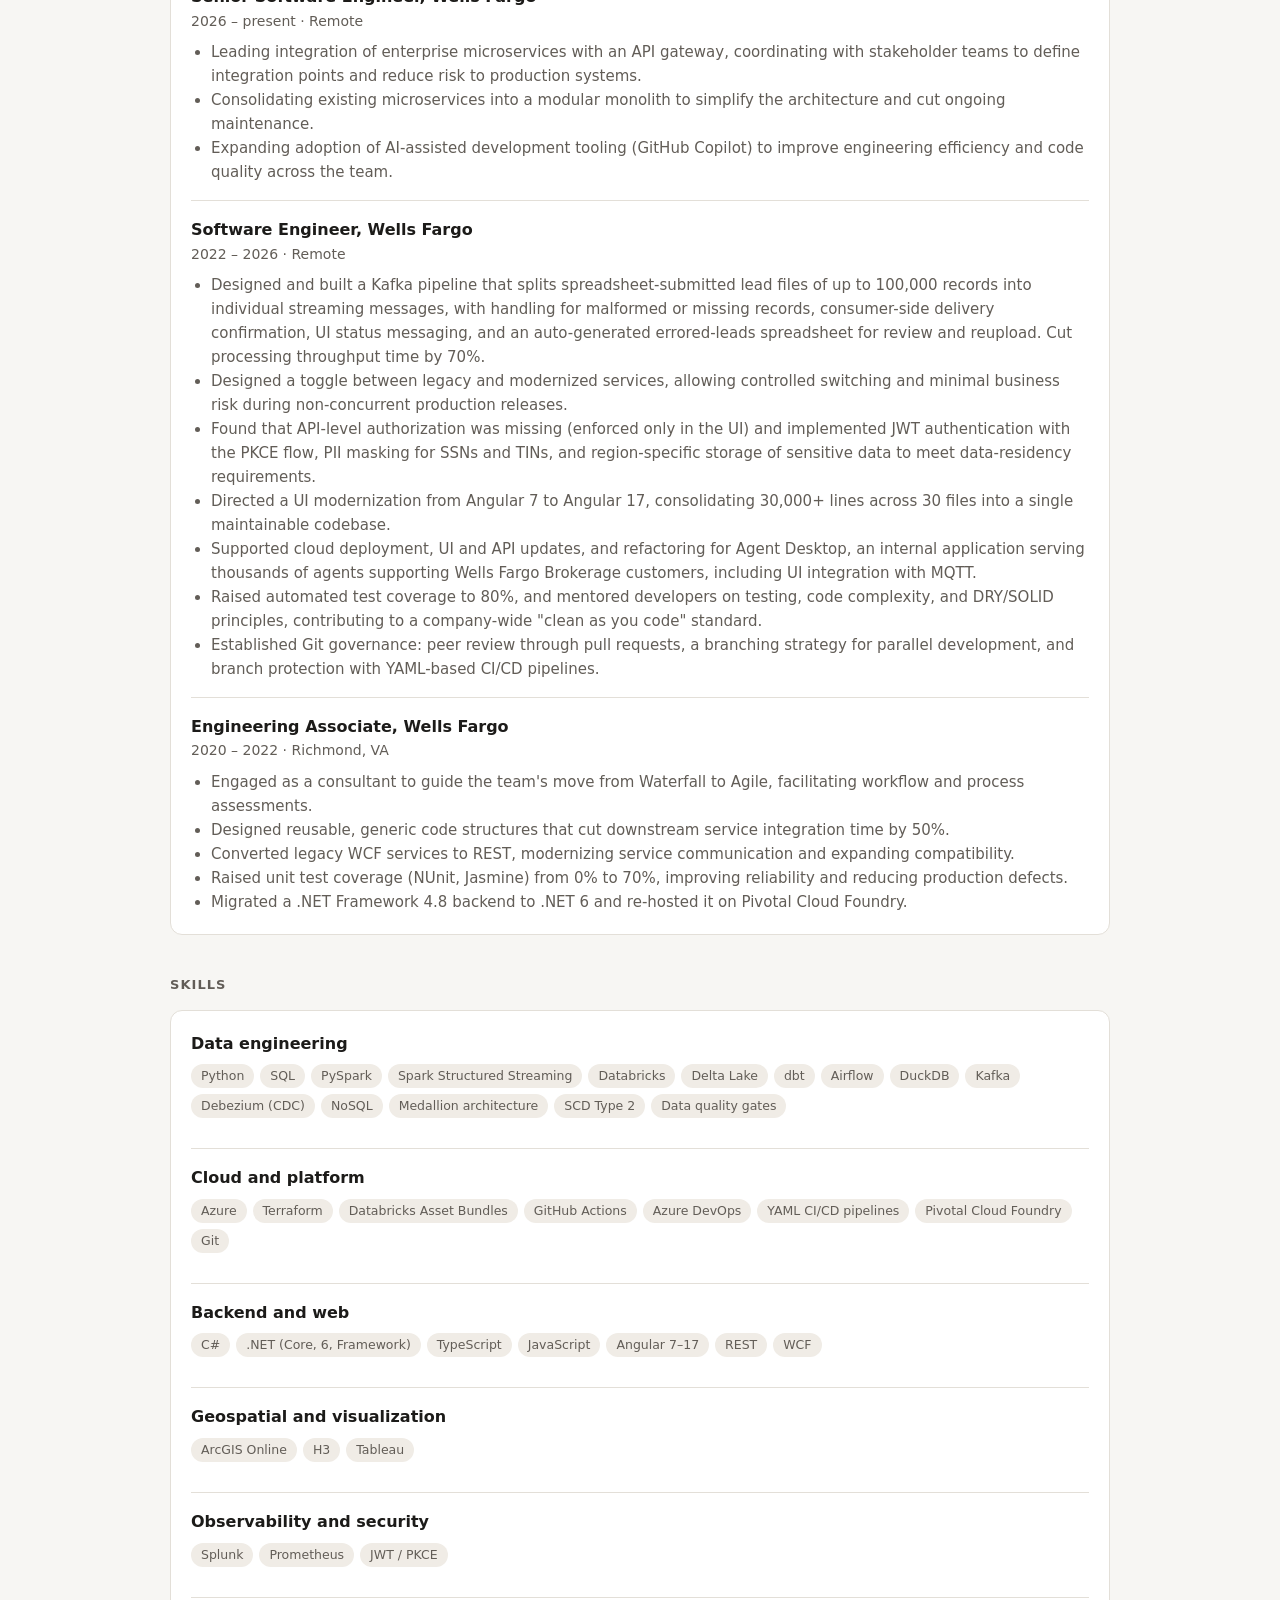
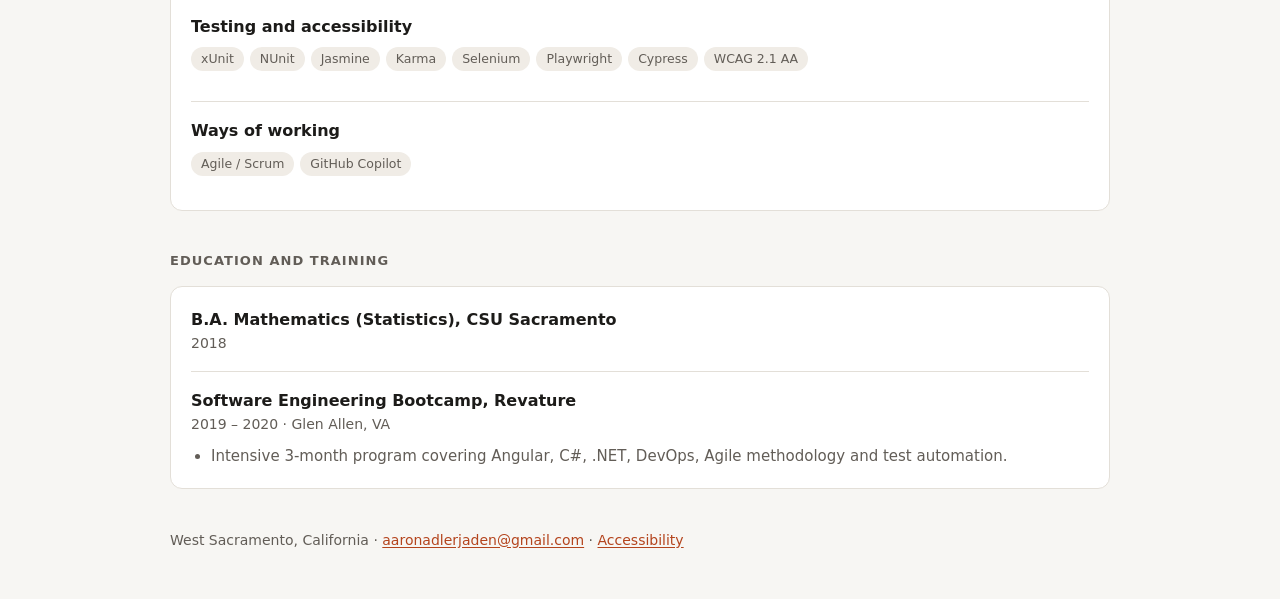
==== commit f2e4502a: "Regroup Skills around data and platform work shown in projects Co-Authored-By: Claude Opus 5.5 <nore" ====
--- a/index.html
+++ b/index.html
@@ -140,20 +140,32 @@
   <h2>Skills</h2>
   <div class="experience">
     <div class="job">
-      <div class="role">Languages and frameworks</div>
-      <div class="tags" style="margin-top:8px"><span>C#</span><span>.NET Core</span><span>.NET 6</span><span>.NET Framework</span><span>JavaScript</span><span>TypeScript</span><span>Angular 7–17</span><span>REST</span><span>WCF</span></div>
+      <div class="role">Data engineering</div>
+      <div class="tags" style="margin-top:8px"><span>Python</span><span>SQL</span><span>PySpark</span><span>Spark Structured Streaming</span><span>Databricks</span><span>Delta Lake</span><span>dbt</span><span>Airflow</span><span>DuckDB</span><span>Kafka</span><span>Debezium (CDC)</span><span>NoSQL</span><span>Medallion architecture</span><span>SCD Type 2</span><span>Data quality gates</span></div>
     </div>
     <div class="job">
-      <div class="role">Data, streaming and security</div>
-      <div class="tags" style="margin-top:8px"><span>Kafka</span><span>SQL</span><span>NoSQL</span><span>JWT / PKCE</span><span>Tableau</span><span>Splunk</span><span>Prometheus</span></div>
+      <div class="role">Cloud and platform</div>
+      <div class="tags" style="margin-top:8px"><span>Azure</span><span>Terraform</span><span>Databricks Asset Bundles</span><span>GitHub Actions</span><span>Azure DevOps</span><span>YAML CI/CD pipelines</span><span>Pivotal Cloud Foundry</span><span>Git</span></div>
     </div>
     <div class="job">
-      <div class="role">Testing</div>
-      <div class="tags" style="margin-top:8px"><span>xUnit</span><span>NUnit</span><span>Jasmine</span><span>Karma</span><span>Selenium</span><span>Playwright</span><span>Cypress</span></div>
+      <div class="role">Backend and web</div>
+      <div class="tags" style="margin-top:8px"><span>C#</span><span>.NET (Core, 6, Framework)</span><span>TypeScript</span><span>JavaScript</span><span>Angular 7–17</span><span>REST</span><span>WCF</span></div>
     </div>
     <div class="job">
-      <div class="role">Delivery and platform</div>
-      <div class="tags" style="margin-top:8px"><span>Azure DevOps</span><span>YAML CI/CD pipelines</span><span>Git</span><span>Pivotal Cloud Foundry</span><span>GitHub Copilot</span><span>Agile / Scrum</span></div>
+      <div class="role">Geospatial and visualization</div>
+      <div class="tags" style="margin-top:8px"><span>ArcGIS Online</span><span>H3</span><span>Tableau</span></div>
+    </div>
+    <div class="job">
+      <div class="role">Observability and security</div>
+      <div class="tags" style="margin-top:8px"><span>Splunk</span><span>Prometheus</span><span>JWT / PKCE</span></div>
+    </div>
+    <div class="job">
+      <div class="role">Testing and accessibility</div>
+      <div class="tags" style="margin-top:8px"><span>xUnit</span><span>NUnit</span><span>Jasmine</span><span>Karma</span><span>Selenium</span><span>Playwright</span><span>Cypress</span><span>WCAG 2.1 AA</span></div>
+    </div>
+    <div class="job">
+      <div class="role">Ways of working</div>
+      <div class="tags" style="margin-top:8px"><span>Agile / Scrum</span><span>GitHub Copilot</span></div>
     </div>
   </div>
 
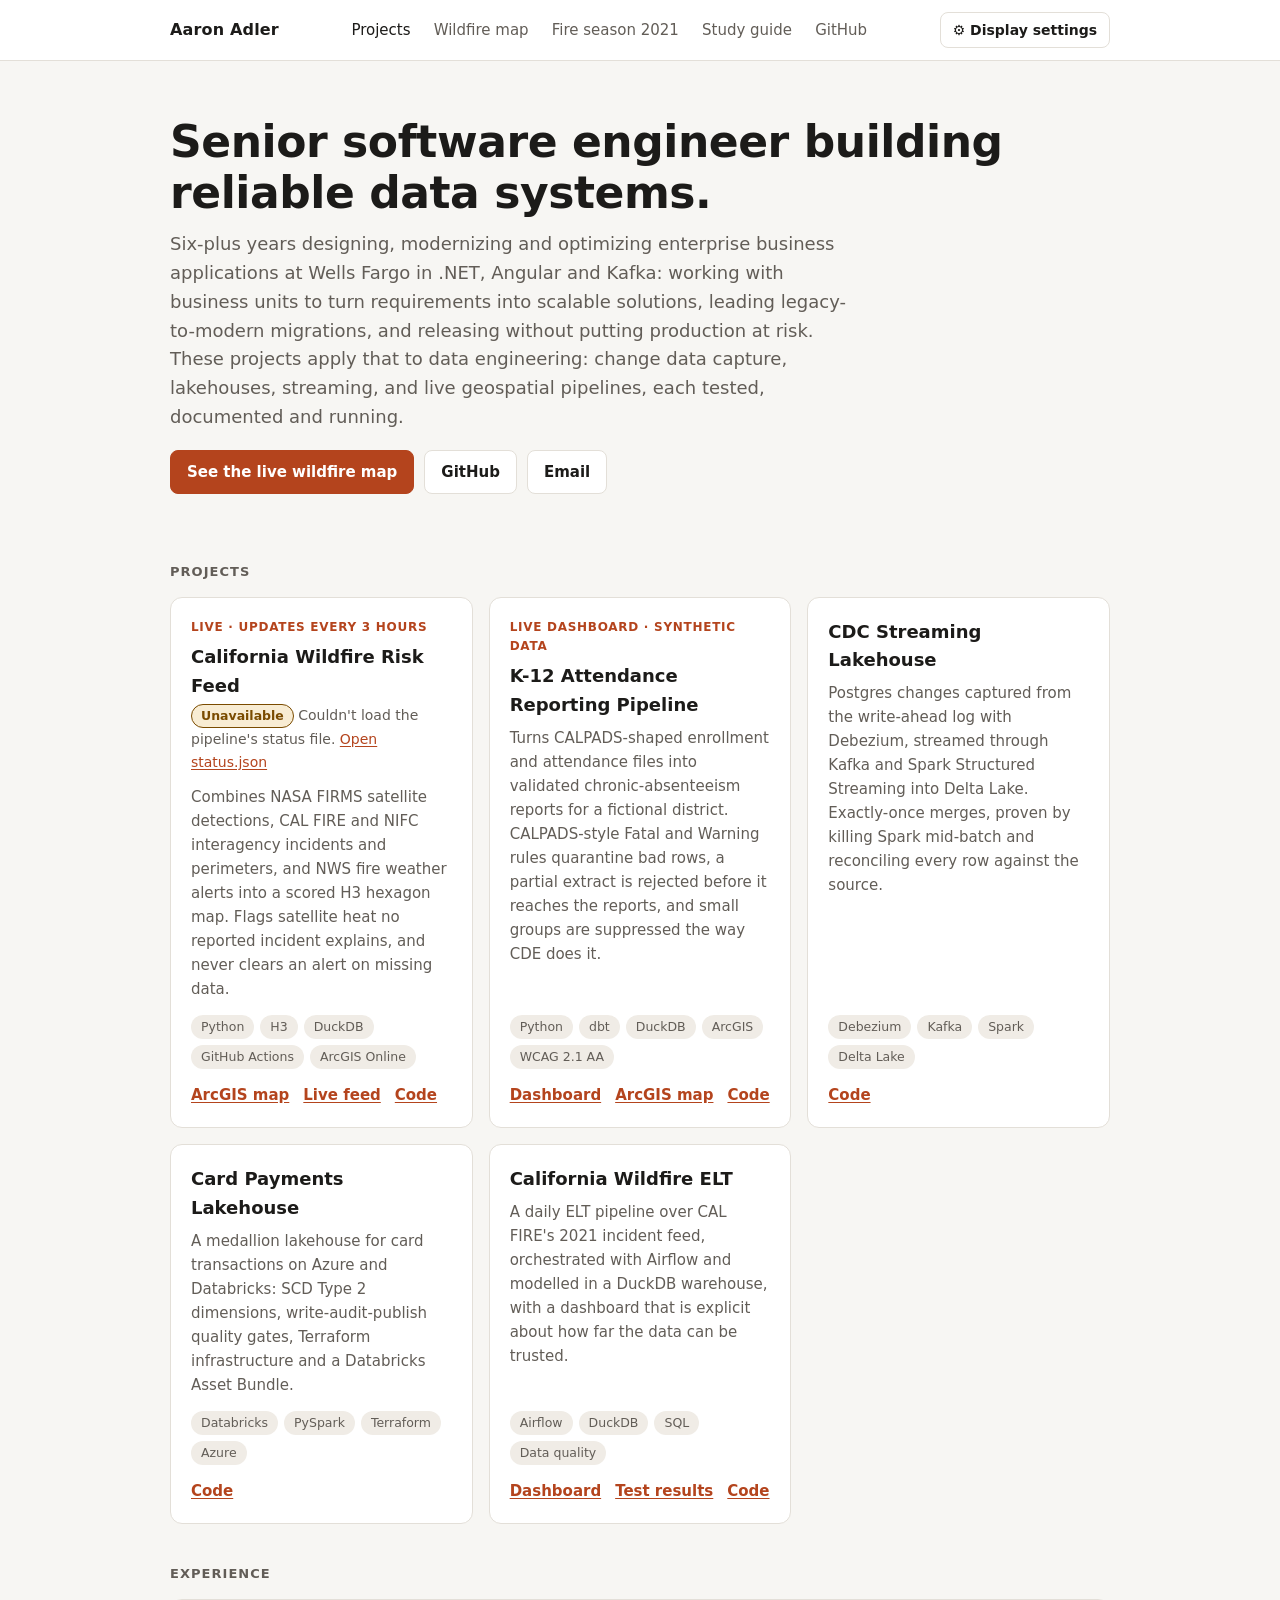
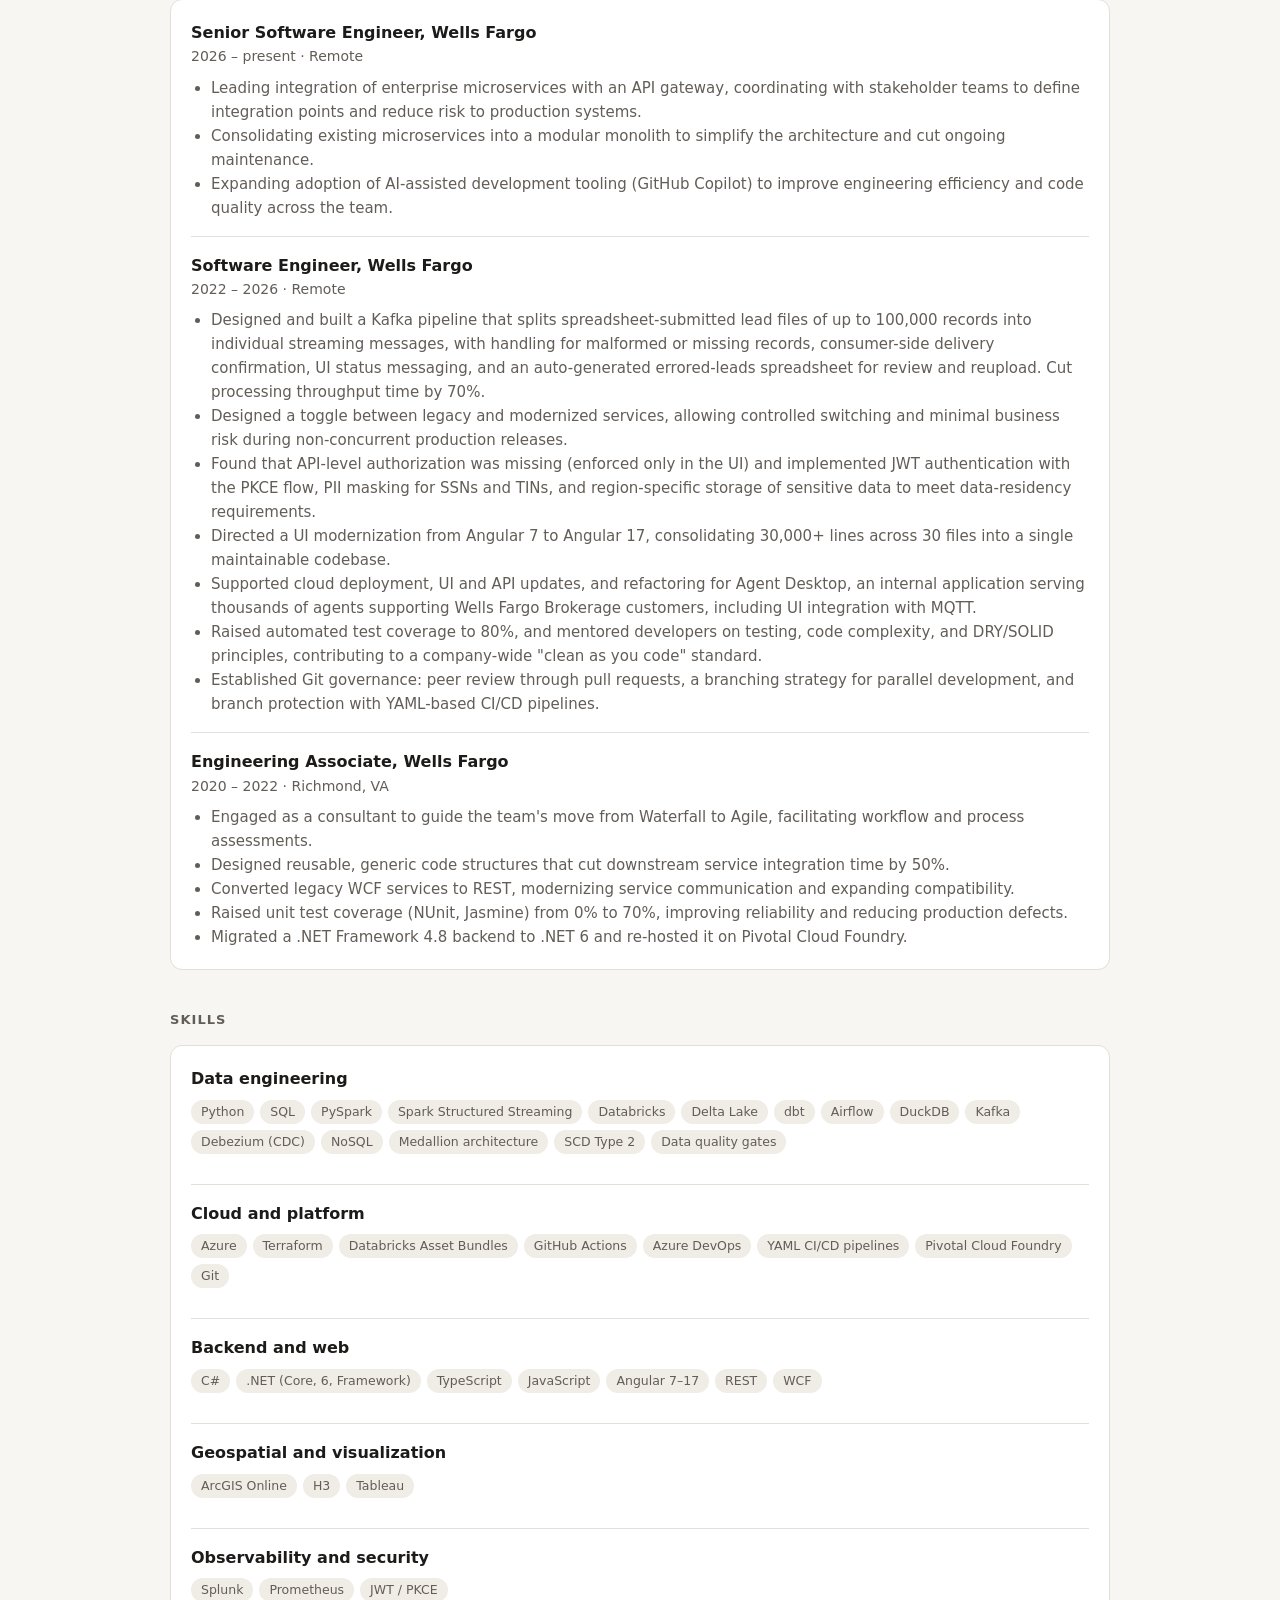
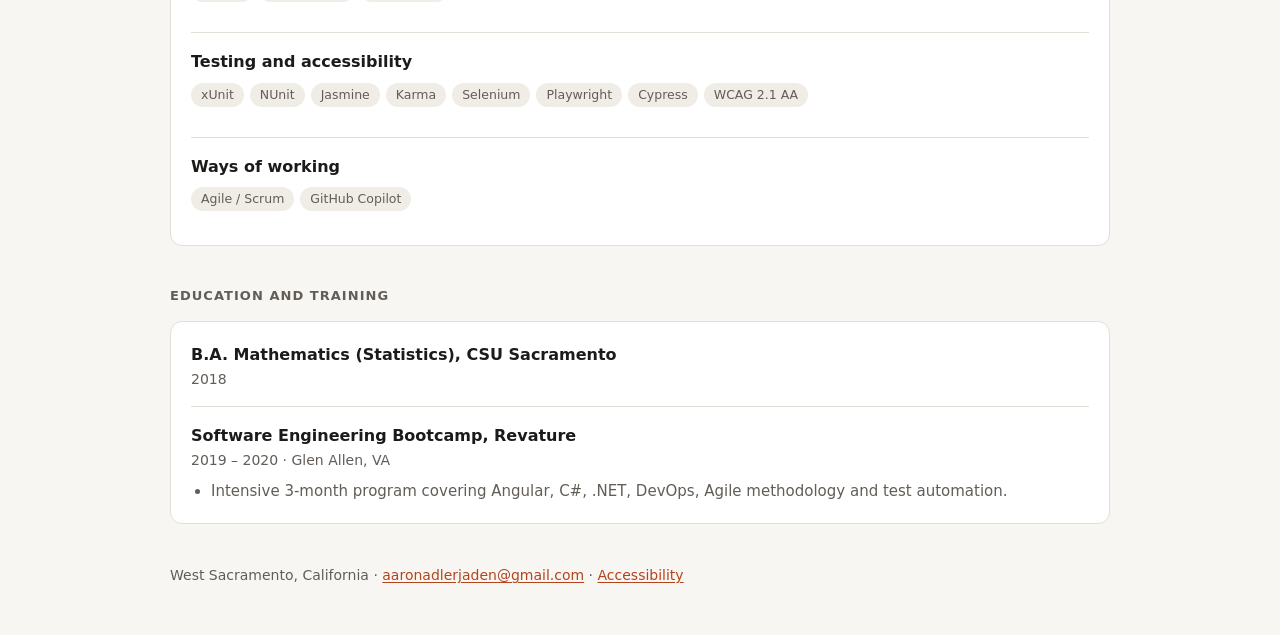
==== commit 0d19139c: "Show live pipeline status and ELT test results - pipeline-status.js reads wildfire-risk-feed's statu" ====
--- a/index.html
+++ b/index.html
@@ -9,6 +9,7 @@
 <script>try{var d=JSON.parse(localStorage.getItem("aja-display")||"{}");for(var k in d)if(d[k])document.documentElement.setAttribute("data-"+k,d[k])}catch(e){}</script>
 <link rel="stylesheet" href="settings.css">
 <script src="settings.js" defer></script>
+<script src="pipeline-status.js" defer></script>
 </head>
 <body>
 <a class="skip" href="#main">Skip to main content</a>
@@ -45,6 +46,7 @@
     <article class="card">
       <div class="badge">Live · updates every 3 hours</div>
       <h3>California Wildfire Risk Feed</h3>
+      <p class="feed-line" data-feed-status="line" aria-live="polite">Checking the latest run…</p>
       <p>Combines NASA FIRMS satellite detections, CAL FIRE and NIFC interagency incidents and
         perimeters, and NWS fire weather alerts into a scored H3 hexagon map. Flags satellite heat no
         reported incident explains, and never clears an alert on missing data.</p>
@@ -95,6 +97,7 @@
       <div class="tags"><span>Airflow</span><span>DuckDB</span><span>SQL</span><span>Data quality</span></div>
       <div class="actions">
         <a href="wildfire-history.html">Dashboard<span class="sr-only"> for California Wildfire ELT</span></a>
+        <a href="wildfire-history.html#proof">Test results<span class="sr-only"> for California Wildfire ELT</span></a>
         <a href="https://github.com/AaronJAdler/ca-wildfire-elt">Code<span class="sr-only"> for California Wildfire ELT</span></a>
       </div>
     </article>
--- a/style.css
+++ b/style.css
@@ -93,3 +93,39 @@
   .hero { padding-top: 36px; }
   .frame iframe { height: 70vh; }
 }
+
+/* Pipeline status (pipeline-status.js) and pipeline flow. Status is always spelled out, never color alone. */
+:root { --ok-ink: #1f6b3a; --ok-bg: #e3f1e7; --warn-ink: #7a4b00; --warn-bg: #f8ecd3; --bad-ink: #a12626; --bad-bg: #f8e1e1; }
+@media (prefers-color-scheme: dark) {
+  :root:not([data-theme="light"]) { --ok-ink: #8fd6a6; --ok-bg: #1f3326; --warn-ink: #f0c070; --warn-bg: #3a2e17; --bad-ink: #f19a9a; --bad-bg: #3d1f1f; }
+}
+:root[data-theme="dark"] { --ok-ink: #8fd6a6; --ok-bg: #1f3326; --warn-ink: #f0c070; --warn-bg: #3a2e17; --bad-ink: #f19a9a; --bad-bg: #3d1f1f; }
+.pill { display: inline-block; border-radius: 999px; padding: 1px 9px; font-size: 12.5px; font-weight: 700;
+  border: 1px solid currentColor; white-space: nowrap; }
+.pill.ok { color: var(--ok-ink); background: var(--ok-bg); }
+.pill.warn { color: var(--warn-ink); background: var(--warn-bg); }
+.pill.bad { color: var(--bad-ink); background: var(--bad-bg); }
+.status { background: var(--surface); border: 1px solid var(--line); border-radius: 12px; padding: 16px 20px; margin: 0 0 16px; }
+.status h2 { margin: 0 0 8px; }
+.status-head { margin: 0 0 12px; }
+.status-head code { font-size: 13px; color: var(--muted); }
+.status .scroll { overflow-x: auto; }
+.status table { border-collapse: collapse; width: 100%; font-size: 14px; }
+.status th, .status td { text-align: left; padding: 6px 12px 6px 0; border-bottom: 1px solid var(--line); vertical-align: top; }
+.status thead th { color: var(--muted); font-weight: 600; font-size: 13px; }
+.status .detail { display: block; color: var(--muted); font-weight: 400; font-size: 13.5px; }
+.status .n { text-align: right; font-variant-numeric: tabular-nums; }
+.status-stats { display: flex; flex-wrap: wrap; gap: 8px 24px; margin: 12px 0 0; }
+.status-stats div { display: flex; gap: 6px; align-items: baseline; }
+.status-stats dt { color: var(--muted); font-size: 14px; }
+.status-stats dd { margin: 0; font-weight: 700; font-variant-numeric: tabular-nums; }
+.status-links { font-size: 14px; margin: 12px 0 0; }
+.card .feed-line { flex: none; font-size: 14px; color: var(--muted); margin: -2px 0 12px; }
+.flow { list-style: none; counter-reset: step; padding: 0; margin: 0; display: grid;
+  grid-template-columns: repeat(auto-fit, minmax(170px, 1fr)); gap: 12px; }
+.flow li { counter-increment: step; background: var(--surface); border: 1px solid var(--line); border-radius: 10px;
+  padding: 12px 14px; font-size: 14.5px; }
+.flow li::before { content: counter(step); display: inline-grid; place-items: center; width: 22px; height: 22px;
+  border-radius: 50%; background: var(--chip); color: var(--ink); font-size: 12.5px; font-weight: 700; margin-right: 6px; }
+.flow b { display: inline; }
+.flow span { display: block; color: var(--muted); margin-top: 4px; }
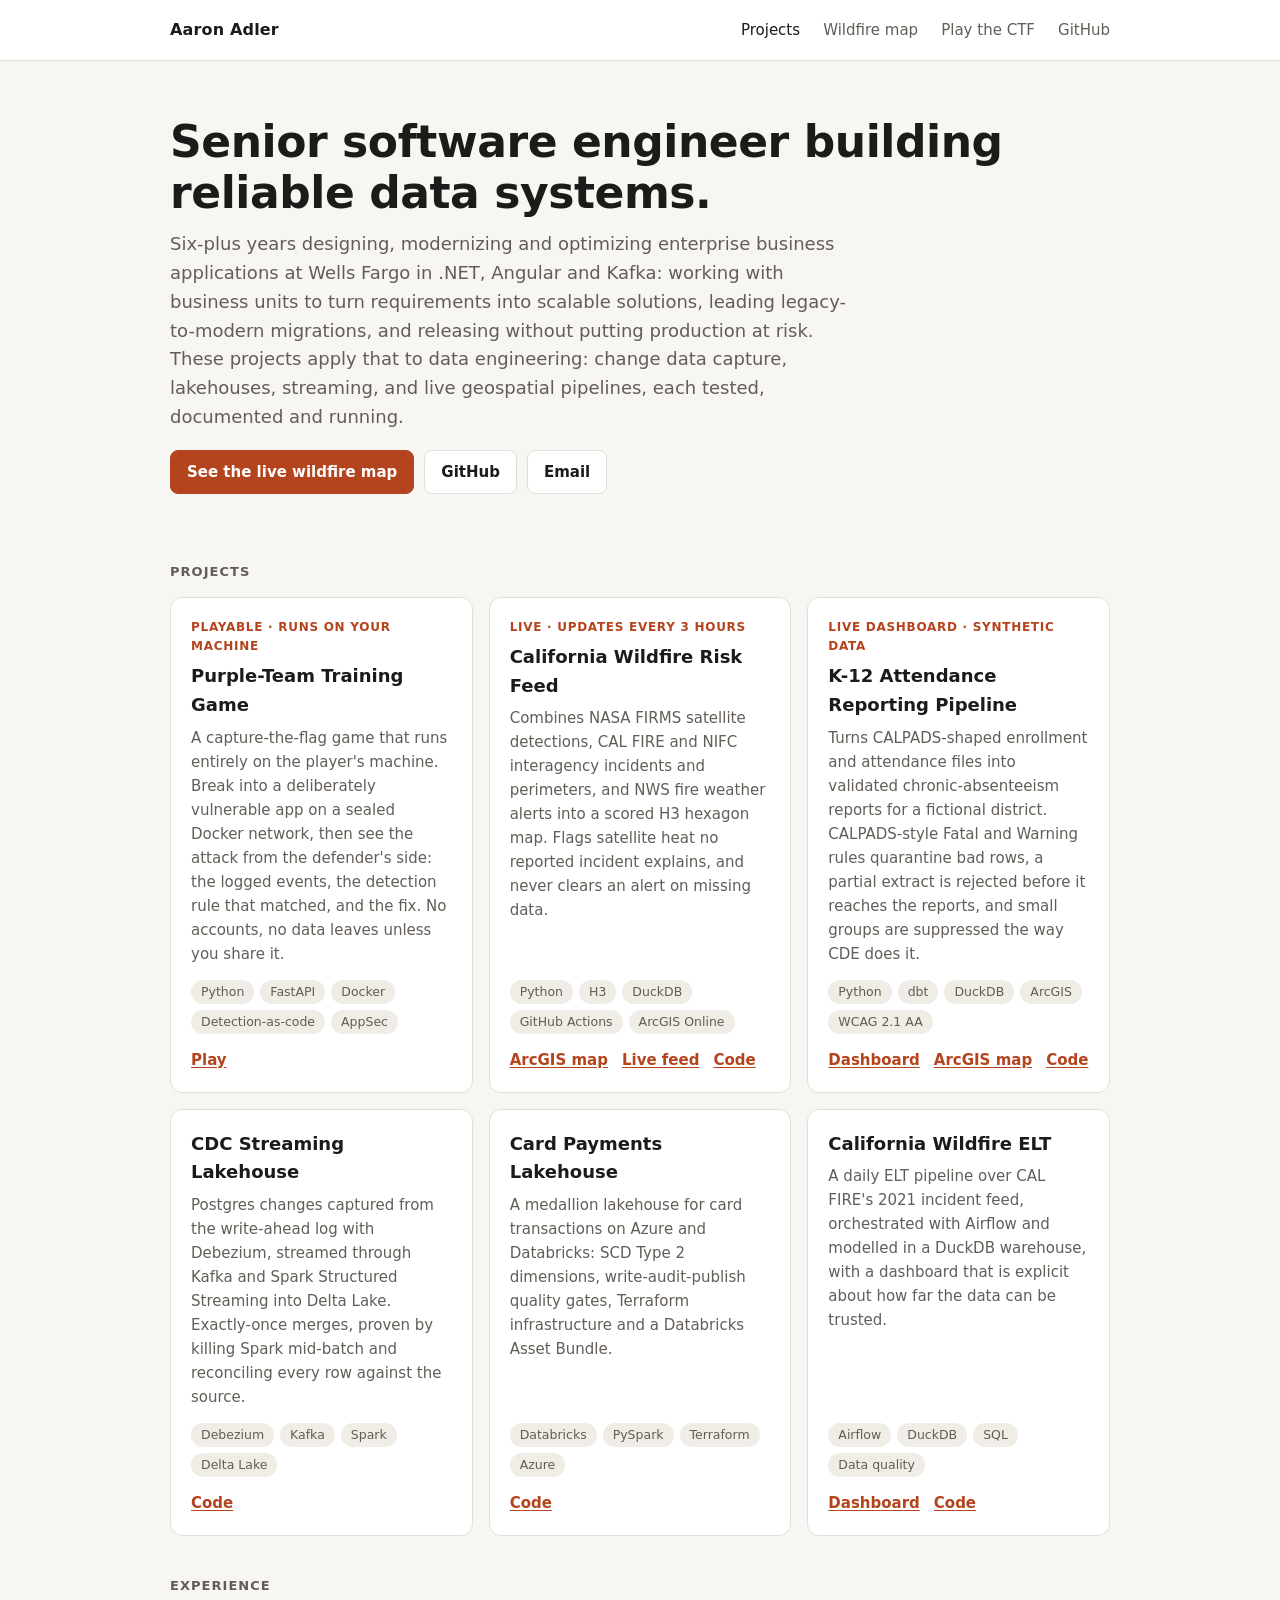
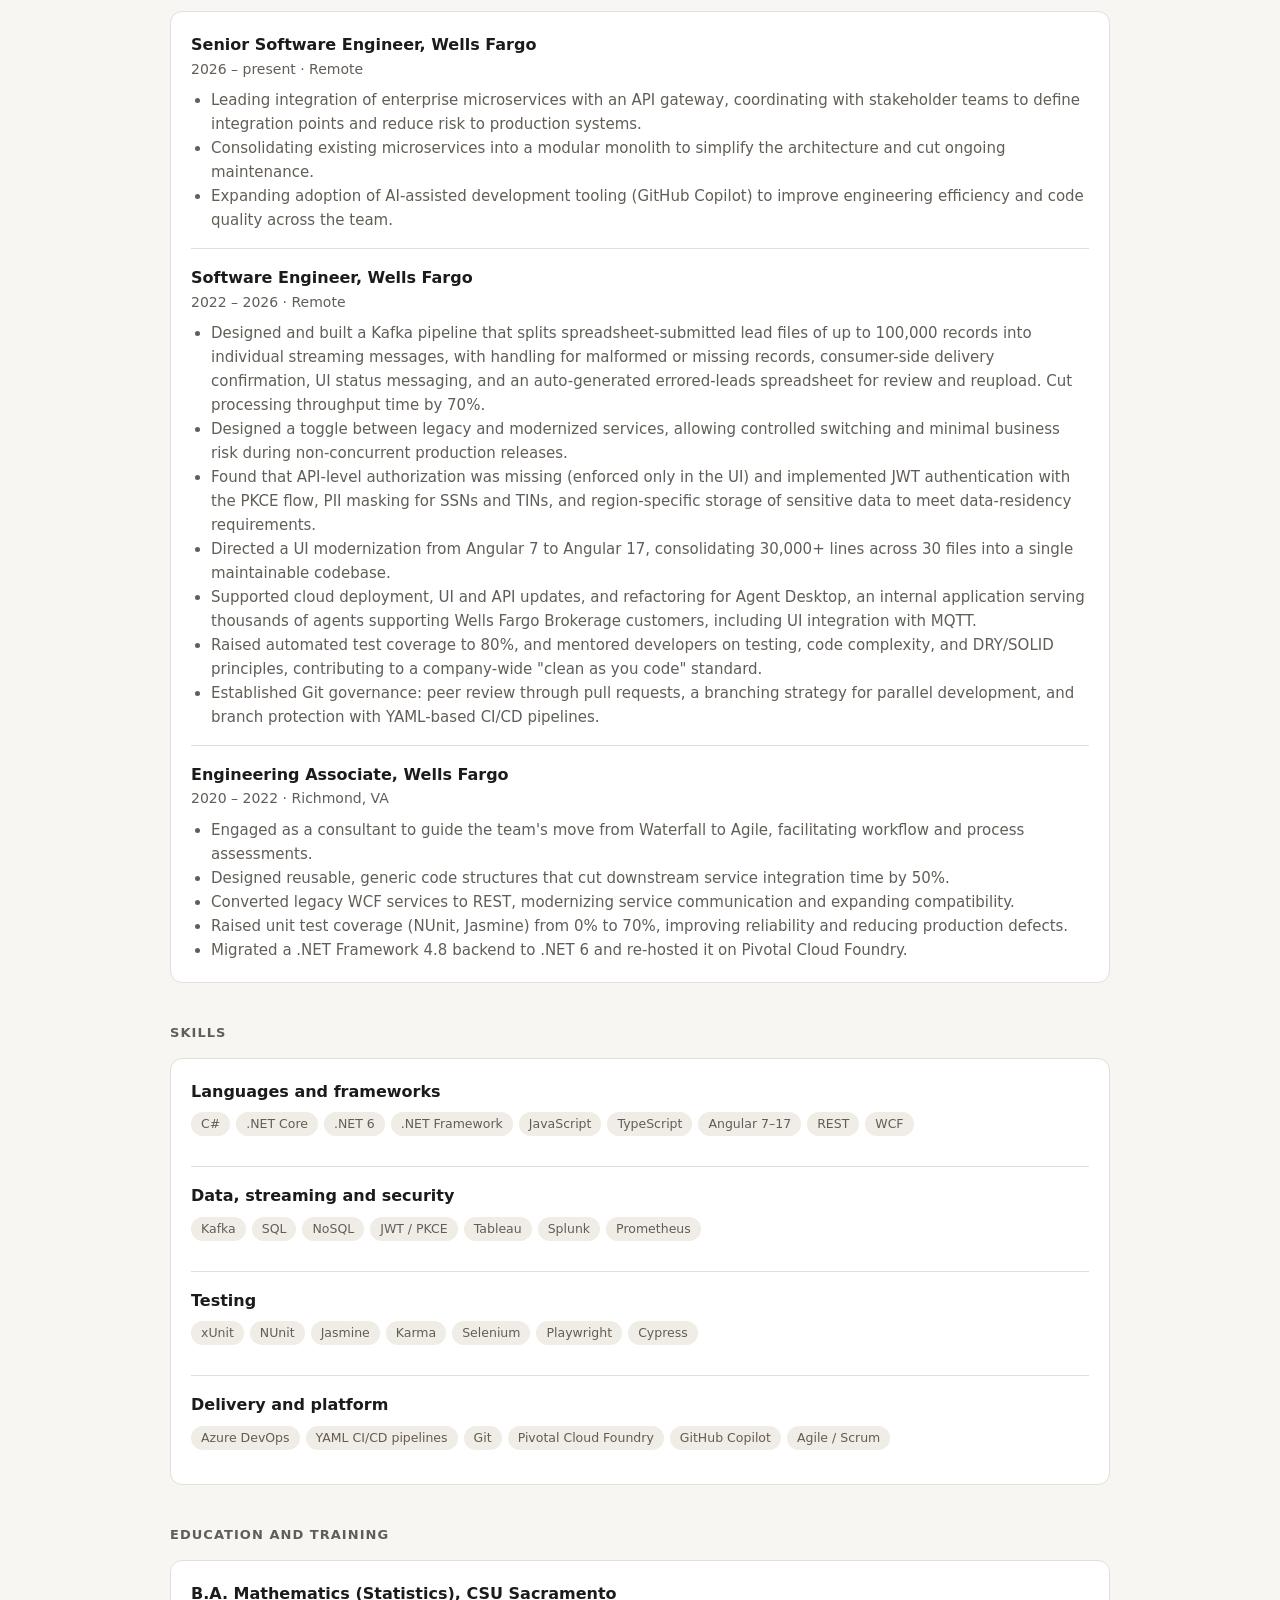
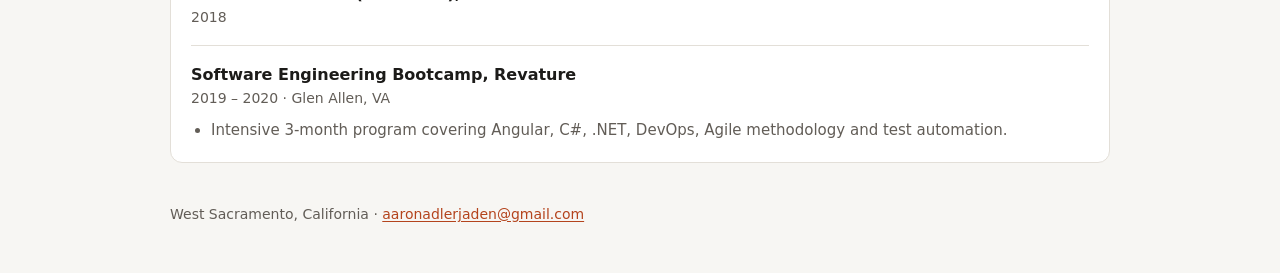
==== commit 758d90ed: "Make the CTF lobby a static page The game now runs entirely on the player's PC at 127.0.0.1:8071, so" ====
--- a/index.html
+++ b/index.html
@@ -6,27 +6,21 @@
 <title>Aaron Adler · Software and Data Engineering</title>
 <meta name="description" content="Aaron Adler, senior software engineer in West Sacramento, CA. Enterprise systems, integration and data engineering projects: CDC streaming, lakehouses, a live California wildfire risk feed, and K-12 attendance reporting.">
 <link rel="stylesheet" href="style.css">
-<script>try{var d=JSON.parse(localStorage.getItem("aja-display")||"{}");for(var k in d)if(d[k])document.documentElement.setAttribute("data-"+k,d[k])}catch(e){}</script>
-<link rel="stylesheet" href="settings.css">
-<script src="settings.js" defer></script>
-<script src="pipeline-status.js" defer></script>
 </head>
 <body>
-<a class="skip" href="#main">Skip to main content</a>
 <header class="site">
   <div class="wrap">
     <a class="name" href="./">Aaron Adler</a>
-    <nav aria-label="Main">
+    <nav>
       <a href="./" aria-current="page">Projects</a>
       <a href="wildfire-map.html">Wildfire map</a>
-      <a href="wildfire-history.html">Fire season 2021</a>
-      <a href="study-guide.html">Study guide</a>
+      <a href="ctf/">Play the CTF</a>
       <a href="https://github.com/AaronJAdler">GitHub</a>
     </nav>
   </div>
 </header>
 
-<main id="main" class="wrap">
+<main class="wrap">
   <section class="hero">
     <h1>Senior software engineer building reliable data systems.</h1>
     <p>Six-plus years designing, modernizing and optimizing enterprise business applications at
@@ -44,17 +38,28 @@
   <h2>Projects</h2>
   <div class="grid">
     <article class="card">
+      <div class="badge">Playable · runs on your machine</div>
+      <h3>Purple-Team Training Game</h3>
+      <p>A capture-the-flag game that runs entirely on the player's machine. Break into a deliberately
+        vulnerable app on a sealed Docker network, then see the attack from the defender's side: the logged
+        events, the detection rule that matched, and the fix. No accounts, no data leaves unless you share it.</p>
+      <div class="tags"><span>Python</span><span>FastAPI</span><span>Docker</span><span>Detection-as-code</span><span>AppSec</span></div>
+      <div class="actions">
+        <a href="ctf/">Play</a>
+      </div>
+    </article>
+
+    <article class="card">
       <div class="badge">Live · updates every 3 hours</div>
       <h3>California Wildfire Risk Feed</h3>
-      <p class="feed-line" data-feed-status="line" aria-live="polite">Checking the latest run…</p>
       <p>Combines NASA FIRMS satellite detections, CAL FIRE and NIFC interagency incidents and
         perimeters, and NWS fire weather alerts into a scored H3 hexagon map. Flags satellite heat no
         reported incident explains, and never clears an alert on missing data.</p>
       <div class="tags"><span>Python</span><span>H3</span><span>DuckDB</span><span>GitHub Actions</span><span>ArcGIS Online</span></div>
       <div class="actions">
-        <a href="wildfire-map.html">ArcGIS map<span class="sr-only"> for California Wildfire Risk Feed</span></a>
-        <a href="https://aaronjadler.github.io/wildfire-risk-feed/">Live feed<span class="sr-only"> for California Wildfire Risk Feed</span></a>
-        <a href="https://github.com/AaronJAdler/wildfire-risk-feed">Code<span class="sr-only"> for California Wildfire Risk Feed</span></a>
+        <a href="wildfire-map.html">ArcGIS map</a>
+        <a href="https://aaronjadler.github.io/wildfire-risk-feed/">Live feed</a>
+        <a href="https://github.com/AaronJAdler/wildfire-risk-feed">Code</a>
       </div>
     </article>
 
@@ -67,9 +72,9 @@
         the way CDE does it.</p>
       <div class="tags"><span>Python</span><span>dbt</span><span>DuckDB</span><span>ArcGIS</span><span>WCAG 2.1 AA</span></div>
       <div class="actions">
-        <a href="https://aaronjadler.github.io/K12AttendanceReportingPipeline/">Dashboard<span class="sr-only"> for K-12 Attendance Reporting Pipeline</span></a>
-        <a href="https://aaronjadler.github.io/K12AttendanceReportingPipeline/map.html">ArcGIS map<span class="sr-only"> for K-12 Attendance Reporting Pipeline</span></a>
-        <a href="https://github.com/AaronJAdler/K12AttendanceReportingPipeline">Code<span class="sr-only"> for K-12 Attendance Reporting Pipeline</span></a>
+        <a href="https://aaronjadler.github.io/K12AttendanceReportingPipeline/">Dashboard</a>
+        <a href="https://aaronjadler.github.io/K12AttendanceReportingPipeline/map.html">ArcGIS map</a>
+        <a href="https://github.com/AaronJAdler/K12AttendanceReportingPipeline">Code</a>
       </div>
     </article>
 
@@ -79,7 +84,7 @@
         Spark Structured Streaming into Delta Lake. Exactly-once merges, proven by killing Spark
         mid-batch and reconciling every row against the source.</p>
       <div class="tags"><span>Debezium</span><span>Kafka</span><span>Spark</span><span>Delta Lake</span></div>
-      <div class="actions"><a href="https://github.com/AaronJAdler/cdc-streaming-lakehouse">Code<span class="sr-only"> for CDC Streaming Lakehouse</span></a></div>
+      <div class="actions"><a href="https://github.com/AaronJAdler/cdc-streaming-lakehouse">Code</a></div>
     </article>
 
     <article class="card">
@@ -87,7 +92,7 @@
       <p>A medallion lakehouse for card transactions on Azure and Databricks: SCD Type 2 dimensions,
         write-audit-publish quality gates, Terraform infrastructure and a Databricks Asset Bundle.</p>
       <div class="tags"><span>Databricks</span><span>PySpark</span><span>Terraform</span><span>Azure</span></div>
-      <div class="actions"><a href="https://github.com/AaronJAdler/card-payments-lakehouse">Code<span class="sr-only"> for Card Payments Lakehouse</span></a></div>
+      <div class="actions"><a href="https://github.com/AaronJAdler/card-payments-lakehouse">Code</a></div>
     </article>
 
     <article class="card">
@@ -96,9 +101,8 @@
         in a DuckDB warehouse, with a dashboard that is explicit about how far the data can be trusted.</p>
       <div class="tags"><span>Airflow</span><span>DuckDB</span><span>SQL</span><span>Data quality</span></div>
       <div class="actions">
-        <a href="wildfire-history.html">Dashboard<span class="sr-only"> for California Wildfire ELT</span></a>
-        <a href="wildfire-history.html#proof">Test results<span class="sr-only"> for California Wildfire ELT</span></a>
-        <a href="https://github.com/AaronJAdler/ca-wildfire-elt">Code<span class="sr-only"> for California Wildfire ELT</span></a>
+        <a href="wildfire-history.html">Dashboard</a>
+        <a href="https://github.com/AaronJAdler/ca-wildfire-elt">Code</a>
       </div>
     </article>
   </div>
@@ -143,32 +147,20 @@
   <h2>Skills</h2>
   <div class="experience">
     <div class="job">
-      <div class="role">Data engineering</div>
-      <div class="tags" style="margin-top:8px"><span>Python</span><span>SQL</span><span>PySpark</span><span>Spark Structured Streaming</span><span>Databricks</span><span>Delta Lake</span><span>dbt</span><span>Airflow</span><span>DuckDB</span><span>Kafka</span><span>Debezium (CDC)</span><span>NoSQL</span><span>Medallion architecture</span><span>SCD Type 2</span><span>Data quality gates</span></div>
+      <div class="role">Languages and frameworks</div>
+      <div class="tags" style="margin-top:8px"><span>C#</span><span>.NET Core</span><span>.NET 6</span><span>.NET Framework</span><span>JavaScript</span><span>TypeScript</span><span>Angular 7–17</span><span>REST</span><span>WCF</span></div>
     </div>
     <div class="job">
-      <div class="role">Cloud and platform</div>
-      <div class="tags" style="margin-top:8px"><span>Azure</span><span>Terraform</span><span>Databricks Asset Bundles</span><span>GitHub Actions</span><span>Azure DevOps</span><span>YAML CI/CD pipelines</span><span>Pivotal Cloud Foundry</span><span>Git</span></div>
+      <div class="role">Data, streaming and security</div>
+      <div class="tags" style="margin-top:8px"><span>Kafka</span><span>SQL</span><span>NoSQL</span><span>JWT / PKCE</span><span>Tableau</span><span>Splunk</span><span>Prometheus</span></div>
     </div>
     <div class="job">
-      <div class="role">Backend and web</div>
-      <div class="tags" style="margin-top:8px"><span>C#</span><span>.NET (Core, 6, Framework)</span><span>TypeScript</span><span>JavaScript</span><span>Angular 7–17</span><span>REST</span><span>WCF</span></div>
+      <div class="role">Testing</div>
+      <div class="tags" style="margin-top:8px"><span>xUnit</span><span>NUnit</span><span>Jasmine</span><span>Karma</span><span>Selenium</span><span>Playwright</span><span>Cypress</span></div>
     </div>
     <div class="job">
-      <div class="role">Geospatial and visualization</div>
-      <div class="tags" style="margin-top:8px"><span>ArcGIS Online</span><span>H3</span><span>Tableau</span></div>
-    </div>
-    <div class="job">
-      <div class="role">Observability and security</div>
-      <div class="tags" style="margin-top:8px"><span>Splunk</span><span>Prometheus</span><span>JWT / PKCE</span></div>
-    </div>
-    <div class="job">
-      <div class="role">Testing and accessibility</div>
-      <div class="tags" style="margin-top:8px"><span>xUnit</span><span>NUnit</span><span>Jasmine</span><span>Karma</span><span>Selenium</span><span>Playwright</span><span>Cypress</span><span>WCAG 2.1 AA</span></div>
-    </div>
-    <div class="job">
-      <div class="role">Ways of working</div>
-      <div class="tags" style="margin-top:8px"><span>Agile / Scrum</span><span>GitHub Copilot</span></div>
+      <div class="role">Delivery and platform</div>
+      <div class="tags" style="margin-top:8px"><span>Azure DevOps</span><span>YAML CI/CD pipelines</span><span>Git</span><span>Pivotal Cloud Foundry</span><span>GitHub Copilot</span><span>Agile / Scrum</span></div>
     </div>
   </div>
 
@@ -188,6 +180,6 @@
   </div>
 </main>
 
-<footer class="wrap">West Sacramento, California · <a href="mailto:aaronadlerjaden@gmail.com">aaronadlerjaden@gmail.com</a> · <a href="accessibility.html">Accessibility</a></footer>
+<footer class="wrap">West Sacramento, California · <a href="mailto:aaronadlerjaden@gmail.com">aaronadlerjaden@gmail.com</a></footer>
 </body>
 </html>
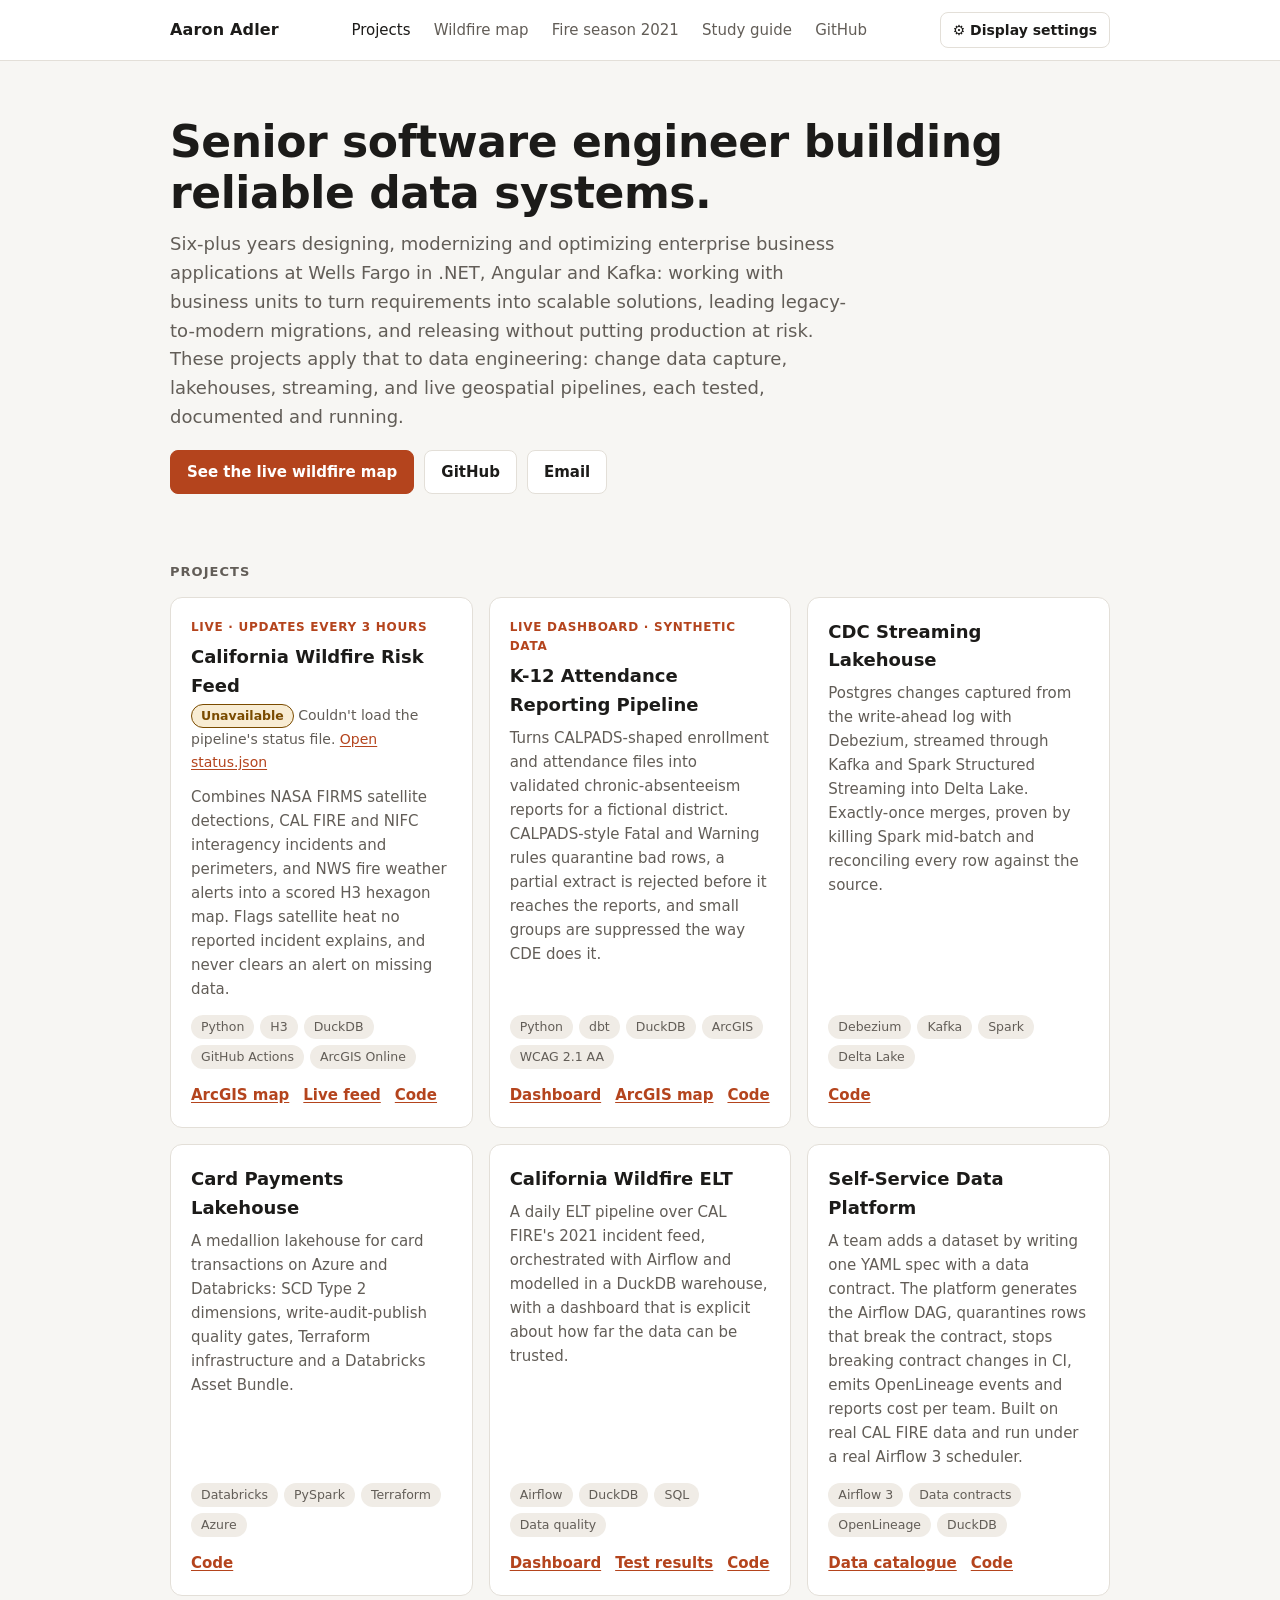
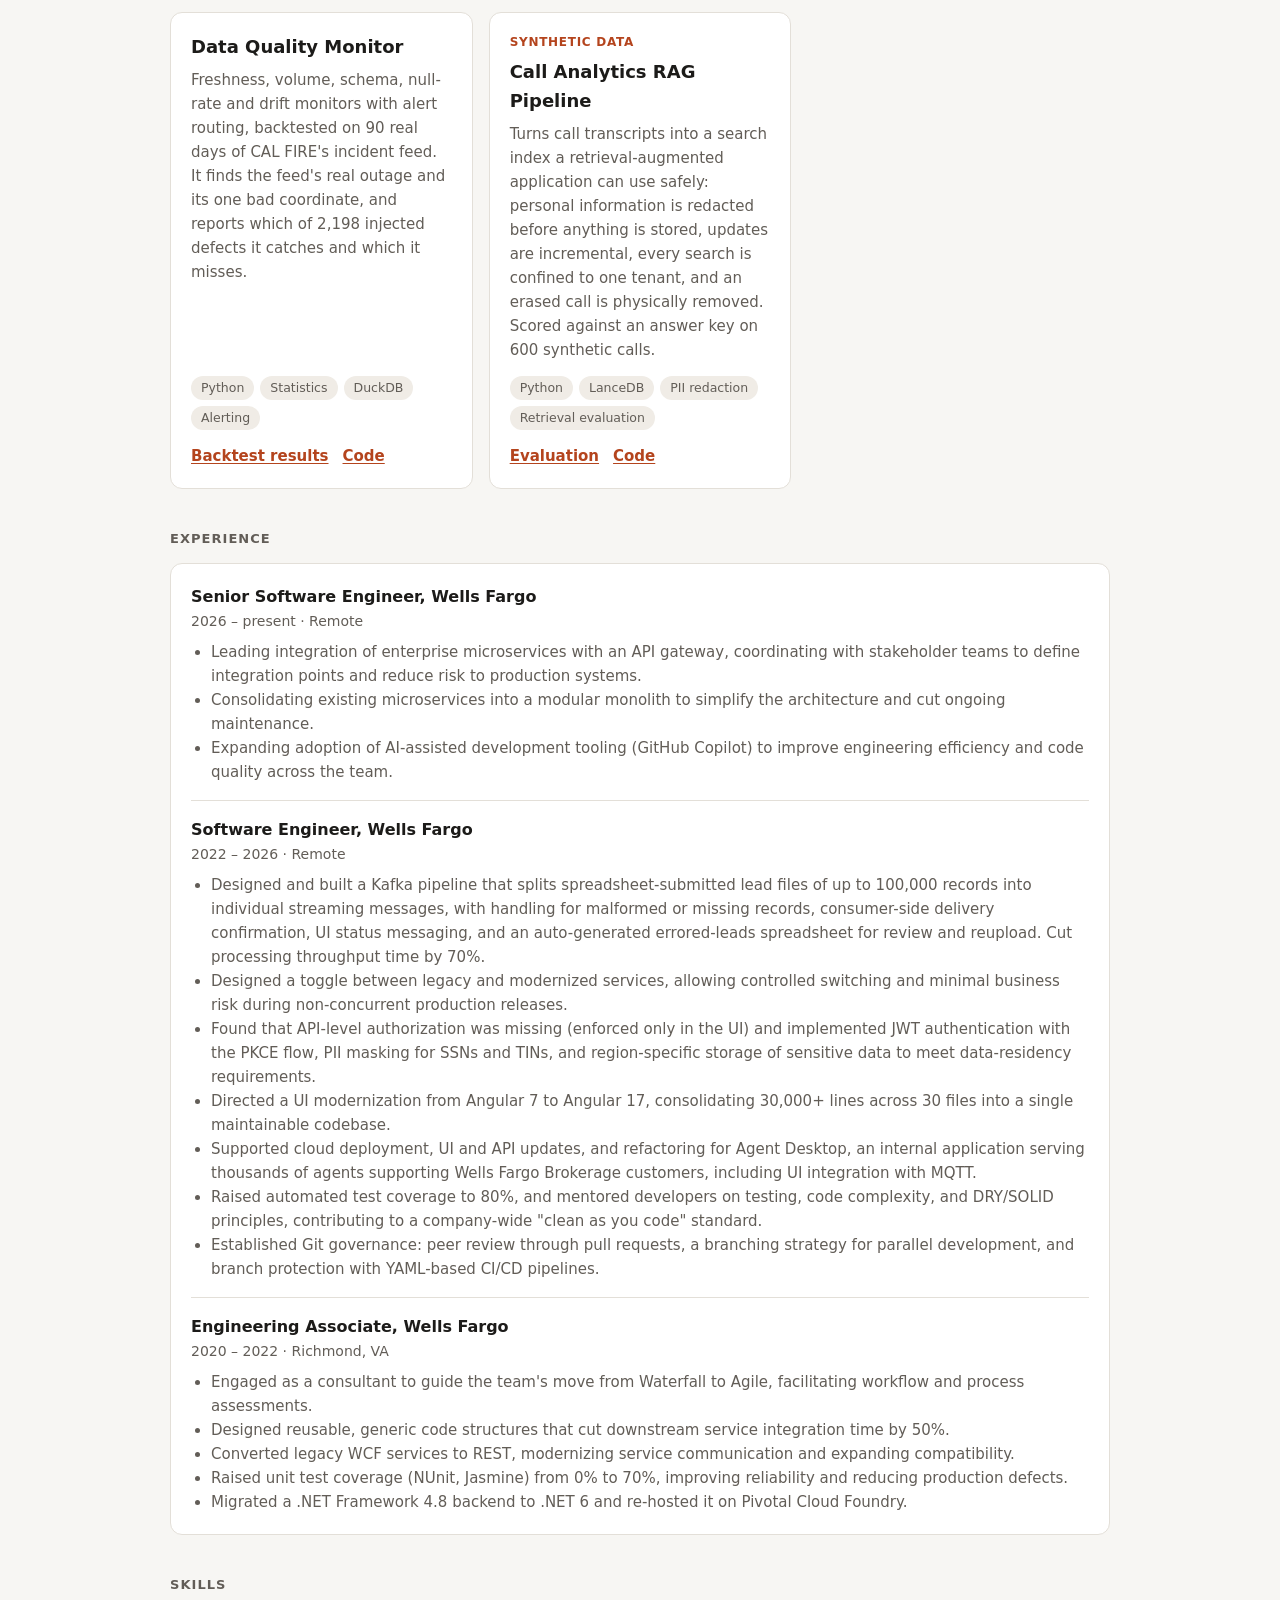
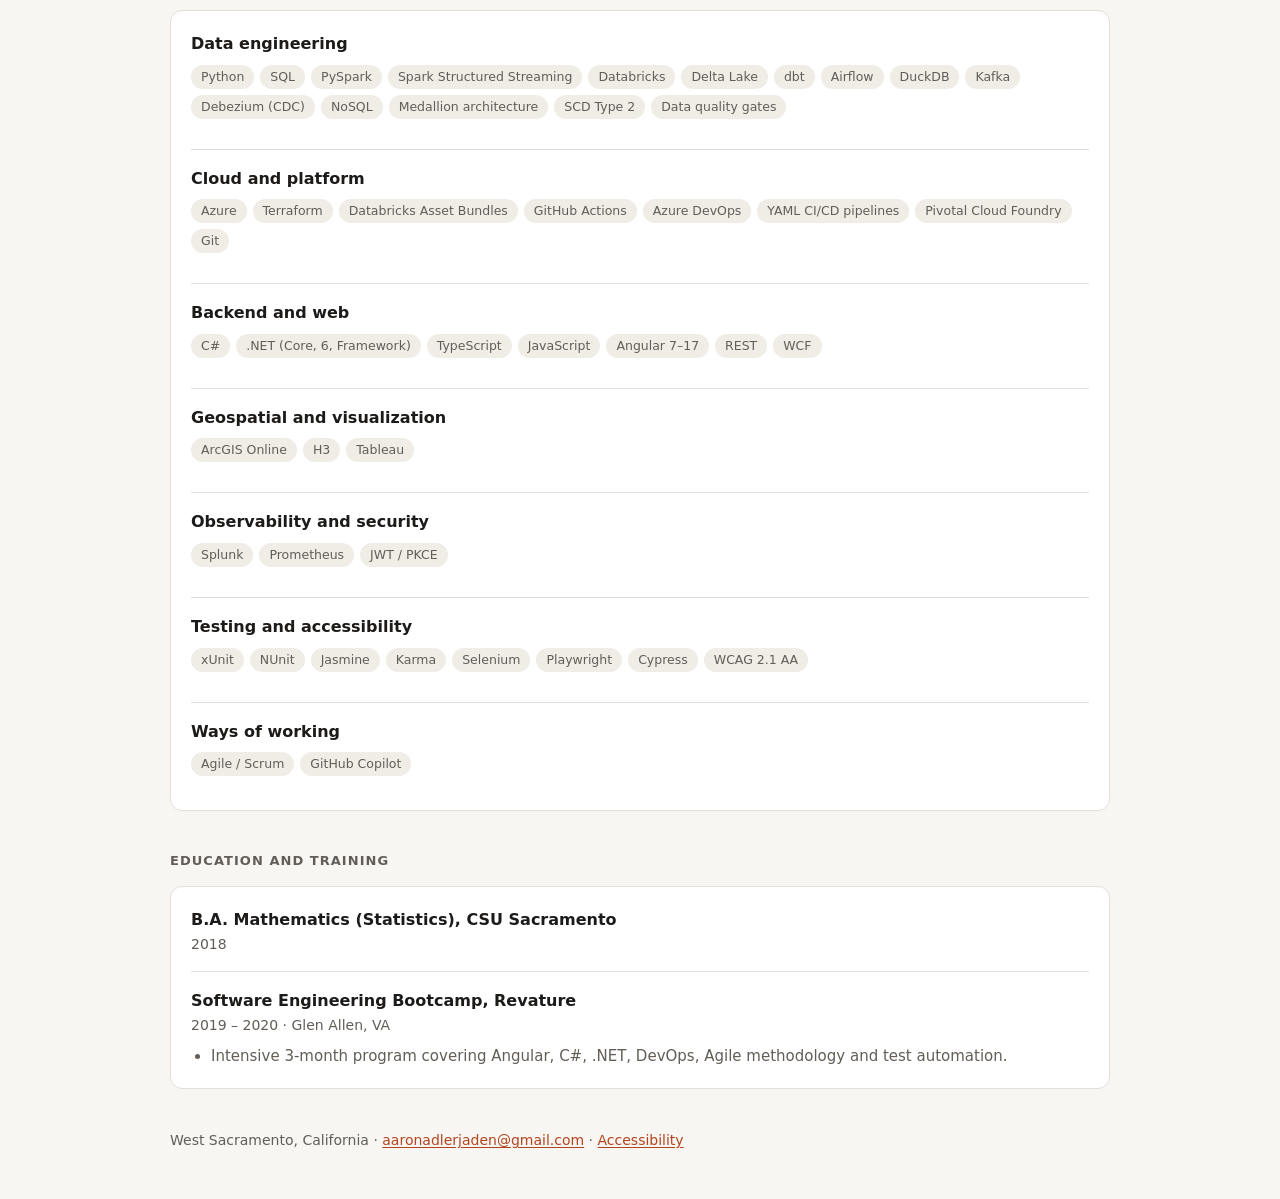
==== commit 14b378ff: "Add cards for the data platform, data quality monitor and RAG pipeline Three projects finished on 20" ====
--- a/index.html
+++ b/index.html
@@ -4,23 +4,29 @@
 <meta charset="utf-8">
 <meta name="viewport" content="width=device-width, initial-scale=1">
 <title>Aaron Adler · Software and Data Engineering</title>
-<meta name="description" content="Aaron Adler, senior software engineer in West Sacramento, CA. Enterprise systems, integration and data engineering projects: CDC streaming, lakehouses, a live California wildfire risk feed, and K-12 attendance reporting.">
+<meta name="description" content="Aaron Adler, senior software engineer in West Sacramento, CA. Enterprise systems, integration and data engineering projects: CDC streaming, lakehouses, a live California wildfire risk feed, a self-service data platform, data quality monitoring, and K-12 attendance reporting.">
 <link rel="stylesheet" href="style.css">
+<script>try{var d=JSON.parse(localStorage.getItem("aja-display")||"{}");for(var k in d)if(d[k])document.documentElement.setAttribute("data-"+k,d[k])}catch(e){}</script>
+<link rel="stylesheet" href="settings.css">
+<script src="settings.js" defer></script>
+<script src="pipeline-status.js" defer></script>
 </head>
 <body>
+<a class="skip" href="#main">Skip to main content</a>
 <header class="site">
   <div class="wrap">
     <a class="name" href="./">Aaron Adler</a>
-    <nav>
+    <nav aria-label="Main">
       <a href="./" aria-current="page">Projects</a>
       <a href="wildfire-map.html">Wildfire map</a>
-      <a href="ctf/">Play the CTF</a>
+      <a href="wildfire-history.html">Fire season 2021</a>
+      <a href="study-guide.html">Study guide</a>
       <a href="https://github.com/AaronJAdler">GitHub</a>
     </nav>
   </div>
 </header>
 
-<main class="wrap">
+<main id="main" class="wrap">
   <section class="hero">
     <h1>Senior software engineer building reliable data systems.</h1>
     <p>Six-plus years designing, modernizing and optimizing enterprise business applications at
@@ -38,28 +44,17 @@
   <h2>Projects</h2>
   <div class="grid">
     <article class="card">
-      <div class="badge">Playable · runs on your machine</div>
-      <h3>Purple-Team Training Game</h3>
-      <p>A capture-the-flag game that runs entirely on the player's machine. Break into a deliberately
-        vulnerable app on a sealed Docker network, then see the attack from the defender's side: the logged
-        events, the detection rule that matched, and the fix. No accounts, no data leaves unless you share it.</p>
-      <div class="tags"><span>Python</span><span>FastAPI</span><span>Docker</span><span>Detection-as-code</span><span>AppSec</span></div>
-      <div class="actions">
-        <a href="ctf/">Play</a>
-      </div>
-    </article>
-
-    <article class="card">
       <div class="badge">Live · updates every 3 hours</div>
       <h3>California Wildfire Risk Feed</h3>
+      <p class="feed-line" data-feed-status="line" aria-live="polite">Checking the latest run…</p>
       <p>Combines NASA FIRMS satellite detections, CAL FIRE and NIFC interagency incidents and
         perimeters, and NWS fire weather alerts into a scored H3 hexagon map. Flags satellite heat no
         reported incident explains, and never clears an alert on missing data.</p>
       <div class="tags"><span>Python</span><span>H3</span><span>DuckDB</span><span>GitHub Actions</span><span>ArcGIS Online</span></div>
       <div class="actions">
-        <a href="wildfire-map.html">ArcGIS map</a>
-        <a href="https://aaronjadler.github.io/wildfire-risk-feed/">Live feed</a>
-        <a href="https://github.com/AaronJAdler/wildfire-risk-feed">Code</a>
+        <a href="wildfire-map.html">ArcGIS map<span class="sr-only"> for California Wildfire Risk Feed</span></a>
+        <a href="https://aaronjadler.github.io/wildfire-risk-feed/">Live feed<span class="sr-only"> for California Wildfire Risk Feed</span></a>
+        <a href="https://github.com/AaronJAdler/wildfire-risk-feed">Code<span class="sr-only"> for California Wildfire Risk Feed</span></a>
       </div>
     </article>
 
@@ -72,9 +67,9 @@
         the way CDE does it.</p>
       <div class="tags"><span>Python</span><span>dbt</span><span>DuckDB</span><span>ArcGIS</span><span>WCAG 2.1 AA</span></div>
       <div class="actions">
-        <a href="https://aaronjadler.github.io/K12AttendanceReportingPipeline/">Dashboard</a>
-        <a href="https://aaronjadler.github.io/K12AttendanceReportingPipeline/map.html">ArcGIS map</a>
-        <a href="https://github.com/AaronJAdler/K12AttendanceReportingPipeline">Code</a>
+        <a href="https://aaronjadler.github.io/K12AttendanceReportingPipeline/">Dashboard<span class="sr-only"> for K-12 Attendance Reporting Pipeline</span></a>
+        <a href="https://aaronjadler.github.io/K12AttendanceReportingPipeline/map.html">ArcGIS map<span class="sr-only"> for K-12 Attendance Reporting Pipeline</span></a>
+        <a href="https://github.com/AaronJAdler/K12AttendanceReportingPipeline">Code<span class="sr-only"> for K-12 Attendance Reporting Pipeline</span></a>
       </div>
     </article>
 
@@ -84,7 +79,7 @@
         Spark Structured Streaming into Delta Lake. Exactly-once merges, proven by killing Spark
         mid-batch and reconciling every row against the source.</p>
       <div class="tags"><span>Debezium</span><span>Kafka</span><span>Spark</span><span>Delta Lake</span></div>
-      <div class="actions"><a href="https://github.com/AaronJAdler/cdc-streaming-lakehouse">Code</a></div>
+      <div class="actions"><a href="https://github.com/AaronJAdler/cdc-streaming-lakehouse">Code<span class="sr-only"> for CDC Streaming Lakehouse</span></a></div>
     </article>
 
     <article class="card">
@@ -92,7 +87,7 @@
       <p>A medallion lakehouse for card transactions on Azure and Databricks: SCD Type 2 dimensions,
         write-audit-publish quality gates, Terraform infrastructure and a Databricks Asset Bundle.</p>
       <div class="tags"><span>Databricks</span><span>PySpark</span><span>Terraform</span><span>Azure</span></div>
-      <div class="actions"><a href="https://github.com/AaronJAdler/card-payments-lakehouse">Code</a></div>
+      <div class="actions"><a href="https://github.com/AaronJAdler/card-payments-lakehouse">Code<span class="sr-only"> for Card Payments Lakehouse</span></a></div>
     </article>
 
     <article class="card">
@@ -101,8 +96,48 @@
         in a DuckDB warehouse, with a dashboard that is explicit about how far the data can be trusted.</p>
       <div class="tags"><span>Airflow</span><span>DuckDB</span><span>SQL</span><span>Data quality</span></div>
       <div class="actions">
-        <a href="wildfire-history.html">Dashboard</a>
-        <a href="https://github.com/AaronJAdler/ca-wildfire-elt">Code</a>
+        <a href="wildfire-history.html">Dashboard<span class="sr-only"> for California Wildfire ELT</span></a>
+        <a href="wildfire-history.html#proof">Test results<span class="sr-only"> for California Wildfire ELT</span></a>
+        <a href="https://github.com/AaronJAdler/ca-wildfire-elt">Code<span class="sr-only"> for California Wildfire ELT</span></a>
+      </div>
+    </article>
+
+    <article class="card">
+      <h3>Self-Service Data Platform</h3>
+      <p>A team adds a dataset by writing one YAML spec with a data contract. The platform generates
+        the Airflow DAG, quarantines rows that break the contract, stops breaking contract changes in
+        CI, emits OpenLineage events and reports cost per team. Built on real CAL FIRE data and run
+        under a real Airflow 3 scheduler.</p>
+      <div class="tags"><span>Airflow 3</span><span>Data contracts</span><span>OpenLineage</span><span>DuckDB</span></div>
+      <div class="actions">
+        <a href="https://github.com/AaronJAdler/self-service-data-platform/blob/main/docs/catalog.md">Data catalogue<span class="sr-only"> for Self-Service Data Platform</span></a>
+        <a href="https://github.com/AaronJAdler/self-service-data-platform">Code<span class="sr-only"> for Self-Service Data Platform</span></a>
+      </div>
+    </article>
+
+    <article class="card">
+      <h3>Data Quality Monitor</h3>
+      <p>Freshness, volume, schema, null-rate and drift monitors with alert routing, backtested on 90
+        real days of CAL FIRE's incident feed. It finds the feed's real outage and its one bad
+        coordinate, and reports which of 2,198 injected defects it catches and which it misses.</p>
+      <div class="tags"><span>Python</span><span>Statistics</span><span>DuckDB</span><span>Alerting</span></div>
+      <div class="actions">
+        <a href="https://github.com/AaronJAdler/data-quality-monitor/blob/main/docs/backtest.md">Backtest results<span class="sr-only"> for Data Quality Monitor</span></a>
+        <a href="https://github.com/AaronJAdler/data-quality-monitor">Code<span class="sr-only"> for Data Quality Monitor</span></a>
+      </div>
+    </article>
+
+    <article class="card">
+      <div class="badge">Synthetic data</div>
+      <h3>Call Analytics RAG Pipeline</h3>
+      <p>Turns call transcripts into a search index a retrieval-augmented application can use safely:
+        personal information is redacted before anything is stored, updates are incremental, every
+        search is confined to one tenant, and an erased call is physically removed. Scored against an
+        answer key on 600 synthetic calls.</p>
+      <div class="tags"><span>Python</span><span>LanceDB</span><span>PII redaction</span><span>Retrieval evaluation</span></div>
+      <div class="actions">
+        <a href="https://github.com/AaronJAdler/call-analytics-rag-pipeline/blob/main/docs/eval.md">Evaluation<span class="sr-only"> for Call Analytics RAG Pipeline</span></a>
+        <a href="https://github.com/AaronJAdler/call-analytics-rag-pipeline">Code<span class="sr-only"> for Call Analytics RAG Pipeline</span></a>
       </div>
     </article>
   </div>
@@ -147,20 +182,32 @@
   <h2>Skills</h2>
   <div class="experience">
     <div class="job">
-      <div class="role">Languages and frameworks</div>
-      <div class="tags" style="margin-top:8px"><span>C#</span><span>.NET Core</span><span>.NET 6</span><span>.NET Framework</span><span>JavaScript</span><span>TypeScript</span><span>Angular 7–17</span><span>REST</span><span>WCF</span></div>
-    </div>
-    <div class="job">
-      <div class="role">Data, streaming and security</div>
-      <div class="tags" style="margin-top:8px"><span>Kafka</span><span>SQL</span><span>NoSQL</span><span>JWT / PKCE</span><span>Tableau</span><span>Splunk</span><span>Prometheus</span></div>
-    </div>
-    <div class="job">
-      <div class="role">Testing</div>
-      <div class="tags" style="margin-top:8px"><span>xUnit</span><span>NUnit</span><span>Jasmine</span><span>Karma</span><span>Selenium</span><span>Playwright</span><span>Cypress</span></div>
-    </div>
-    <div class="job">
-      <div class="role">Delivery and platform</div>
-      <div class="tags" style="margin-top:8px"><span>Azure DevOps</span><span>YAML CI/CD pipelines</span><span>Git</span><span>Pivotal Cloud Foundry</span><span>GitHub Copilot</span><span>Agile / Scrum</span></div>
+      <div class="role">Data engineering</div>
+      <div class="tags" style="margin-top:8px"><span>Python</span><span>SQL</span><span>PySpark</span><span>Spark Structured Streaming</span><span>Databricks</span><span>Delta Lake</span><span>dbt</span><span>Airflow</span><span>DuckDB</span><span>Kafka</span><span>Debezium (CDC)</span><span>NoSQL</span><span>Medallion architecture</span><span>SCD Type 2</span><span>Data quality gates</span></div>
+    </div>
+    <div class="job">
+      <div class="role">Cloud and platform</div>
+      <div class="tags" style="margin-top:8px"><span>Azure</span><span>Terraform</span><span>Databricks Asset Bundles</span><span>GitHub Actions</span><span>Azure DevOps</span><span>YAML CI/CD pipelines</span><span>Pivotal Cloud Foundry</span><span>Git</span></div>
+    </div>
+    <div class="job">
+      <div class="role">Backend and web</div>
+      <div class="tags" style="margin-top:8px"><span>C#</span><span>.NET (Core, 6, Framework)</span><span>TypeScript</span><span>JavaScript</span><span>Angular 7–17</span><span>REST</span><span>WCF</span></div>
+    </div>
+    <div class="job">
+      <div class="role">Geospatial and visualization</div>
+      <div class="tags" style="margin-top:8px"><span>ArcGIS Online</span><span>H3</span><span>Tableau</span></div>
+    </div>
+    <div class="job">
+      <div class="role">Observability and security</div>
+      <div class="tags" style="margin-top:8px"><span>Splunk</span><span>Prometheus</span><span>JWT / PKCE</span></div>
+    </div>
+    <div class="job">
+      <div class="role">Testing and accessibility</div>
+      <div class="tags" style="margin-top:8px"><span>xUnit</span><span>NUnit</span><span>Jasmine</span><span>Karma</span><span>Selenium</span><span>Playwright</span><span>Cypress</span><span>WCAG 2.1 AA</span></div>
+    </div>
+    <div class="job">
+      <div class="role">Ways of working</div>
+      <div class="tags" style="margin-top:8px"><span>Agile / Scrum</span><span>GitHub Copilot</span></div>
     </div>
   </div>
 
@@ -180,6 +227,6 @@
   </div>
 </main>
 
-<footer class="wrap">West Sacramento, California · <a href="mailto:aaronadlerjaden@gmail.com">aaronadlerjaden@gmail.com</a></footer>
+<footer class="wrap">West Sacramento, California · <a href="mailto:aaronadlerjaden@gmail.com">aaronadlerjaden@gmail.com</a> · <a href="accessibility.html">Accessibility</a></footer>
 </body>
 </html>
--- a/settings.css
+++ b/settings.css
@@ -0,0 +1,42 @@
+/* Display settings panel, plus the contrast, text-size and link options it controls.
+   Theme and colorblind colors are defined in each page's own stylesheet, because the
+   palettes differ between pages. */
+.settings-toggle {
+  font: inherit; font-size: 14px; font-weight: 600; cursor: pointer;
+  color: var(--ink); background: var(--surface);
+  border: 1px solid var(--line, var(--axis)); border-radius: 8px; padding: 6px 12px;
+}
+.settings-toggle:hover { border-color: var(--ink); }
+.settings-toggle:focus-visible, .settings-panel button:focus-visible, .settings-panel input:focus-visible {
+  outline: 3px solid var(--ink); outline-offset: 2px;
+}
+.settings-panel { border-bottom: 1px solid var(--line, var(--axis)); background: var(--surface); }
+.settings-inner { max-width: 1040px; margin: 0 auto; padding: 16px 20px 20px; }
+.settings-panel h2 { font-size: 18px; margin: 0; color: var(--ink); text-transform: none; letter-spacing: 0; }
+.settings-note { margin: 2px 0 12px; color: var(--muted); font-size: 14px; }
+.settings-grid { display: grid; grid-template-columns: repeat(auto-fit, minmax(190px, 1fr)); gap: 12px; }
+.settings-panel fieldset { border: 1px solid var(--line, var(--axis)); border-radius: 10px; padding: 8px 12px 10px; margin: 0; }
+.settings-panel legend { font-weight: 700; padding: 0 4px; color: var(--ink); }
+.settings-panel label { display: flex; gap: 8px; align-items: flex-start; padding: 4px 0; font-size: 14.5px;
+  color: var(--ink); cursor: pointer; }
+.settings-panel input { margin-top: 4px; accent-color: var(--ink); }
+.settings-actions { display: flex; gap: 10px; margin-top: 12px; flex-wrap: wrap; }
+.settings-actions button { font: inherit; font-size: 14px; font-weight: 600; cursor: pointer; padding: 6px 12px;
+  border-radius: 8px; border: 1px solid var(--line, var(--axis)); background: var(--surface); color: var(--ink); }
+
+/* Always underline links */
+:root[data-links="underline"] a { text-decoration: underline !important; text-decoration-thickness: 1.5px !important; }
+
+/* Larger text: about 20% larger across both page styles */
+:root[data-text="large"] body { font-size: 19px; }
+:root[data-text="large"] .hero p, :root[data-text="large"] .card p, :root[data-text="large"] .job ul,
+:root[data-text="large"] .layers div, :root[data-text="large"] .note, :root[data-text="large"] .sub,
+:root[data-text="large"] .lead, :root[data-text="large"] .panel-note, :root[data-text="large"] table,
+:root[data-text="large"] details, :root[data-text="large"] .legend, :root[data-text="large"] footer,
+:root[data-text="large"] .prose p, :root[data-text="large"] .prose li { font-size: 1.05em; }
+:root[data-text="large"] nav a, :root[data-text="large"] .button, :root[data-text="large"] .tags span,
+:root[data-text="large"] .card .actions, :root[data-text="large"] .label, :root[data-text="large"] .badge,
+:root[data-text="large"] .job .when, :root[data-text="large"] .panel-title { font-size: 1em; }
+:root[data-text="large"] .card h3 { font-size: 22px; }
+:root[data-text="large"] svg text { font-size: 14px; }
+:root[data-text="large"] .settings-panel label { font-size: 17px; }
